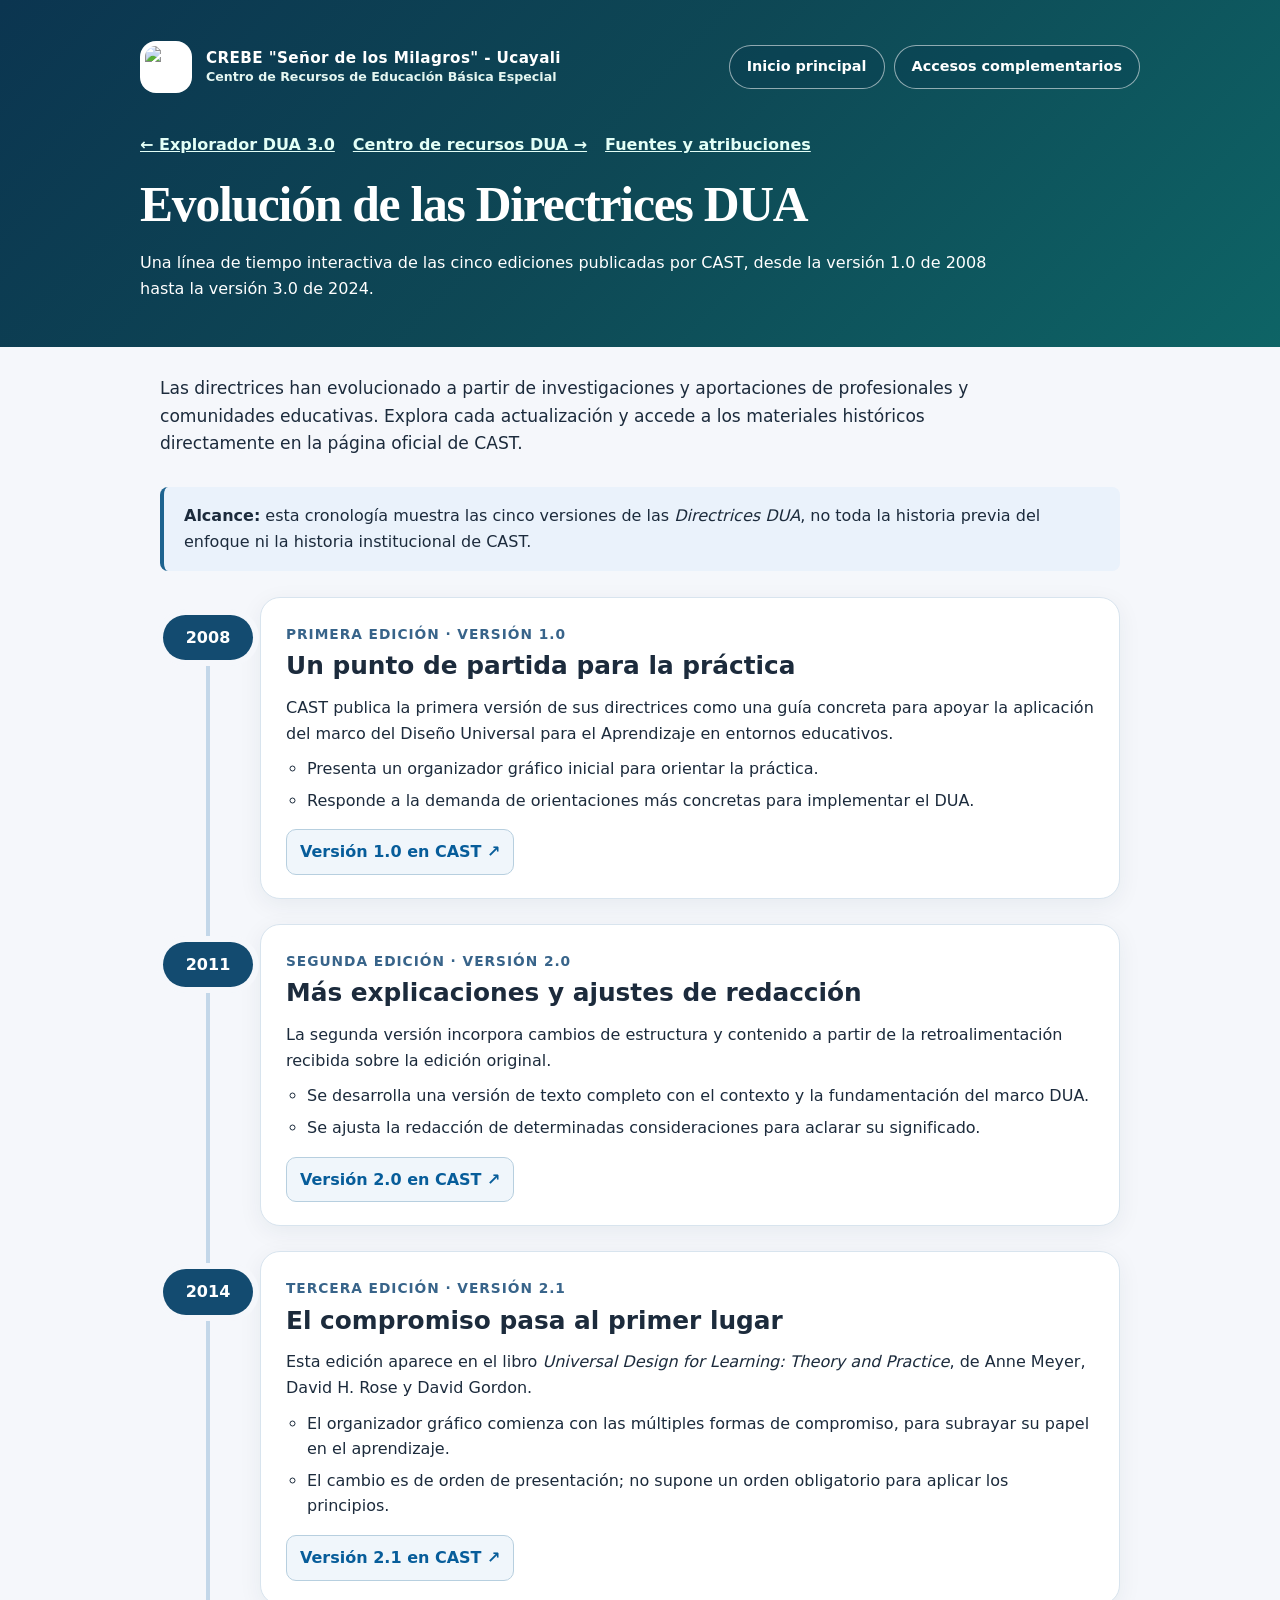
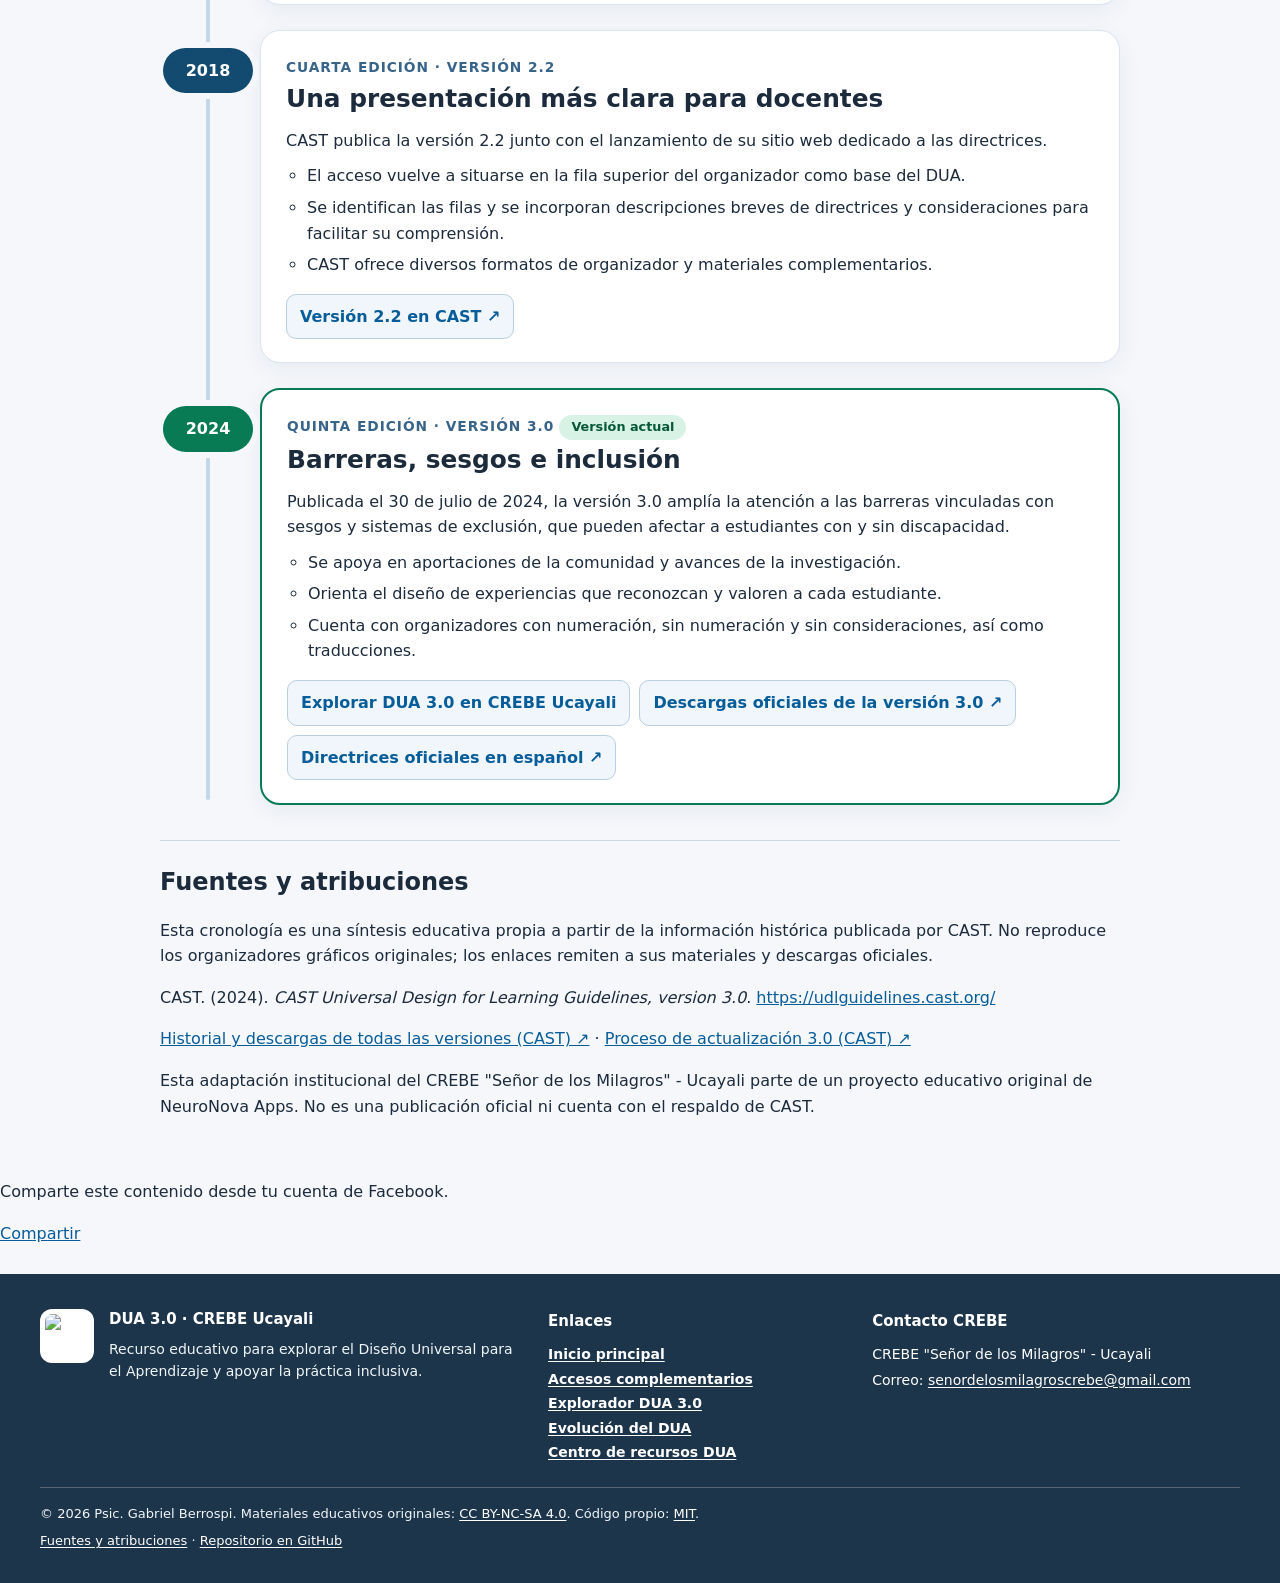
==== evolucion.html @ 969330db "fix: unificar etiqueta Compartir en DUA" ====
<!doctype html>
<html lang="es">
<head>
<meta charset="utf-8">
<meta http-equiv="Content-Security-Policy" content="default-src 'self'; base-uri 'self'; object-src 'none'; script-src 'self'; style-src 'self'; img-src 'self' data:; font-src 'self'; connect-src 'self' https://dteimbhwtzghhsijeeld.supabase.co; media-src 'self'; frame-src 'none'; form-action 'self'; manifest-src 'self'; worker-src 'self'; upgrade-insecure-requests">
<meta name="viewport" content="width=device-width, initial-scale=1">
<meta name="description" content="Línea de tiempo de las cinco versiones de las Directrices DUA publicadas por CAST entre 2008 y 2024.">
<link rel="canonical" href="https://crebeucayali.github.io/DUA-3.0/evolucion.html">
<meta property="og:type" content="website">
<meta property="og:locale" content="es_PE">
<meta property="og:site_name" content="CREBE Señor de los Milagros - Ucayali">
<meta property="og:title" content="Evolución del DUA | CREBE Ucayali">
<meta property="og:description" content="Consulta la evolución de las cinco versiones de las directrices del Diseño Universal para el Aprendizaje, de 2008 a 2024.">
<meta property="og:url" content="https://crebeucayali.github.io/DUA-3.0/evolucion.html">
<meta property="og:image" content="https://crebeucayali.github.io/logo-crebe.webp">
<meta property="og:image:alt" content="Logotipo institucional del CREBE Señor de los Milagros">
<title>Evolución del DUA · Línea de tiempo | CREBE Ucayali</title>
<link rel="stylesheet" href="./evolucion.css?v=1">
<link rel="stylesheet" href="./identidad-crebe.css?v=2">
<link rel="stylesheet" href="https://crebeucayali.github.io/accesos-complementarios/accesibilidad/accesibilidad.css?v=10">
<link rel="stylesheet" href="https://crebeucayali.github.io/DUA-3.0/compartir-facebook.css?v=1">
</head>
<body>
<a class="skip" href="#contenido">Saltar al contenido</a>
<header>
<div class="crebe-identity"><a class="crebe-identity-mark" href="https://crebeucayali.github.io/" aria-label="Ir al portal del CREBE Señor de los Milagros, Ucayali"><img class="crebe-identity-logo" src="https://crebeucayali.github.io/logo-crebe.webp" alt="Logo del CREBE Señor de los Milagros"><span class="crebe-identity-name"><strong>CREBE "Señor de los Milagros" - Ucayali</strong><small>Centro de Recursos de Educación Básica Especial</small></span></a><div class="crebe-identity-links"><a href="https://crebeucayali.github.io/">Inicio principal</a><a href="https://crebeucayali.github.io/accesos-complementarios/">Accesos complementarios</a></div></div><nav aria-label="Navegación principal"><a href="./index.html">← Explorador DUA 3.0</a><a href="./recursos.html">Centro de recursos DUA →</a><a href="#fuentes">Fuentes y atribuciones</a></nav>
<h1>Evolución de las Directrices DUA</h1>
<p>Una línea de tiempo interactiva de las cinco ediciones publicadas por CAST, desde la versión 1.0 de 2008 hasta la versión 3.0 de 2024.</p>
</header>
<main id="contenido">
<p class="lead">Las directrices han evolucionado a partir de investigaciones y aportaciones de profesionales y comunidades educativas. Explora cada actualización y accede a los materiales históricos directamente en la página oficial de CAST.</p>
<div class="note"><strong>Alcance:</strong> esta cronología muestra las cinco versiones de las <em>Directrices DUA</em>, no toda la historia previa del enfoque ni la historia institucional de CAST.</div>
<ol class="versions" aria-label="Cronología de las directrices DUA">
<li class="version" id="v1-0"><span class="badge">2008</span><article class="card"><span class="version-id">Primera edición · Versión 1.0</span><h2>Un punto de partida para la práctica</h2><p>CAST publica la primera versión de sus directrices como una guía concreta para apoyar la aplicación del marco del Diseño Universal para el Aprendizaje en entornos educativos.</p><ul><li>Presenta un organizador gráfico inicial para orientar la práctica.</li><li>Responde a la demanda de orientaciones más concretas para implementar el DUA.</li></ul><div class="actions"><a href="https://udlguidelines.cast.org/more/downloads/#v1-0" target="_blank" rel="noopener noreferrer">Versión 1.0 en CAST ↗</a></div></article></li>
<li class="version" id="v2-0"><span class="badge">2011</span><article class="card"><span class="version-id">Segunda edición · Versión 2.0</span><h2>Más explicaciones y ajustes de redacción</h2><p>La segunda versión incorpora cambios de estructura y contenido a partir de la retroalimentación recibida sobre la edición original.</p><ul><li>Se desarrolla una versión de texto completo con el contexto y la fundamentación del marco DUA.</li><li>Se ajusta la redacción de determinadas consideraciones para aclarar su significado.</li></ul><div class="actions"><a href="https://udlguidelines.cast.org/more/downloads/#v2-0" target="_blank" rel="noopener noreferrer">Versión 2.0 en CAST ↗</a></div></article></li>
<li class="version" id="v2-1"><span class="badge">2014</span><article class="card"><span class="version-id">Tercera edición · Versión 2.1</span><h2>El compromiso pasa al primer lugar</h2><p>Esta edición aparece en el libro <em>Universal Design for Learning: Theory and Practice</em>, de Anne Meyer, David H. Rose y David Gordon.</p><ul><li>El organizador gráfico comienza con las múltiples formas de compromiso, para subrayar su papel en el aprendizaje.</li><li>El cambio es de orden de presentación; no supone un orden obligatorio para aplicar los principios.</li></ul><div class="actions"><a href="https://udlguidelines.cast.org/more/downloads/#v2-1" target="_blank" rel="noopener noreferrer">Versión 2.1 en CAST ↗</a></div></article></li>
<li class="version" id="v2-2"><span class="badge">2018</span><article class="card"><span class="version-id">Cuarta edición · Versión 2.2</span><h2>Una presentación más clara para docentes</h2><p>CAST publica la versión 2.2 junto con el lanzamiento de su sitio web dedicado a las directrices.</p><ul><li>El acceso vuelve a situarse en la fila superior del organizador como base del DUA.</li><li>Se identifican las filas y se incorporan descripciones breves de directrices y consideraciones para facilitar su comprensión.</li><li>CAST ofrece diversos formatos de organizador y materiales complementarios.</li></ul><div class="actions"><a href="https://udlguidelines.cast.org/more/downloads/#v2-2" target="_blank" rel="noopener noreferrer">Versión 2.2 en CAST ↗</a></div></article></li>
<li class="version latest" id="v3-0"><span class="badge">2024</span><article class="card"><span class="version-id">Quinta edición · Versión 3.0</span> <span class="pill">Versión actual</span><h2>Barreras, sesgos e inclusión</h2><p>Publicada el 30 de julio de 2024, la versión 3.0 amplía la atención a las barreras vinculadas con sesgos y sistemas de exclusión, que pueden afectar a estudiantes con y sin discapacidad.</p><ul><li>Se apoya en aportaciones de la comunidad y avances de la investigación.</li><li>Orienta el diseño de experiencias que reconozcan y valoren a cada estudiante.</li><li>Cuenta con organizadores con numeración, sin numeración y sin consideraciones, así como traducciones.</li></ul><div class="actions"><a href="./index.html">Explorar DUA 3.0 en CREBE Ucayali</a><a href="https://udlguidelines.cast.org/more/downloads/#v3-0" target="_blank" rel="noopener noreferrer">Descargas oficiales de la versión 3.0 ↗</a><a href="https://udlguidelines.cast.org/es/" target="_blank" rel="noopener noreferrer">Directrices oficiales en español ↗</a></div></article></li>
</ol>
<section class="source" id="fuentes"><h2>Fuentes y atribuciones</h2><p>Esta cronología es una síntesis educativa propia a partir de la información histórica publicada por CAST. No reproduce los organizadores gráficos originales; los enlaces remiten a sus materiales y descargas oficiales.</p><p>CAST. (2024). <em>CAST Universal Design for Learning Guidelines, version 3.0</em>. <a href="https://udlguidelines.cast.org/">https://udlguidelines.cast.org/</a></p><p><a href="https://udlguidelines.cast.org/more/downloads/" target="_blank" rel="noopener noreferrer">Historial y descargas de todas las versiones (CAST) ↗</a> · <a href="https://udlguidelines.cast.org/more/about-guidelines-3-0/" target="_blank" rel="noopener noreferrer">Proceso de actualización 3.0 (CAST) ↗</a></p><p>Esta adaptación institucional del CREBE "Señor de los Milagros" - Ucayali parte de un proyecto educativo original de NeuroNova Apps. No es una publicación oficial ni cuenta con el respaldo de CAST.</p></section>
</main>
<section class="compartir-eva" aria-label="Compartir esta página">
<p>Comparte este contenido desde tu cuenta de Facebook.</p>
<a class="compartir-facebook" data-compartir-facebook href="https://www.facebook.com/sharer/sharer.php?u=https%3A%2F%2Fcrebeucayali.github.io%2FDUA-3.0%2Fevolucion.html" target="_blank" rel="noopener noreferrer">Compartir</a>
</section>
<footer class="crebe-footer" aria-label="Pie de página institucional"><div class="crebe-footer-inner">
<div class="crebe-footer-identity"><img class="crebe-footer-logo" src="https://crebeucayali.github.io/logo-crebe.webp" alt="Logo del CREBE Señor de los Milagros"><div><strong>DUA 3.0 · CREBE Ucayali</strong><p>Recurso educativo para explorar el Diseño Universal para el Aprendizaje y apoyar la práctica inclusiva.</p></div></div>
<div><span class="crebe-footer-heading">Enlaces</span><nav class="crebe-footer-links" aria-label="Enlaces institucionales y DUA"><a href="https://crebeucayali.github.io/">Inicio principal</a><a href="https://crebeucayali.github.io/accesos-complementarios/">Accesos complementarios</a><a href="./index.html">Explorador DUA 3.0</a><a href="./evolucion.html">Evolución del DUA</a><a href="./recursos.html">Centro de recursos DUA</a></nav></div>
<div class="crebe-footer-contact"><span class="crebe-footer-heading">Contacto CREBE</span><p>CREBE "Señor de los Milagros" - Ucayali</p><p>Correo: <a href="mailto:senordelosmilagroscrebe@gmail.com">senordelosmilagroscrebe@gmail.com</a></p></div>
<div class="crebe-footer-bottom"><p>© 2026 Psic. Gabriel Berrospi. Materiales educativos originales: <a href="https://github.com/crebeucayali/DUA-3.0/blob/main/CONTENT-LICENSE.md">CC BY-NC-SA 4.0</a>. Código propio: <a href="https://github.com/crebeucayali/DUA-3.0/blob/main/LICENSE">MIT</a>.</p><p><a href="https://github.com/crebeucayali/DUA-3.0/blob/main/ATTRIBUTION.md">Fuentes y atribuciones</a> · <a href="https://github.com/crebeucayali/DUA-3.0">Repositorio en GitHub</a></p></div>
</div></footer>
<script src="https://crebeucayali.github.io/accesos-complementarios/accesibilidad/accesibilidad.js?v=10" defer></script>
  <script src="https://crebeucayali.github.io/accesos-complementarios/estadisticas/visitas-eva.js?v=2" data-eva-modulo="dua_3" defer></script>
<script src="https://crebeucayali.github.io/DUA-3.0/compartir-facebook.js?v=9" defer></script>
</body></html>
---- evolucion.css ----
:root{font-family:system-ui,-apple-system,"Segoe UI",sans-serif;color:#1c2b3c;background:#f5f7fb;line-height:1.6;scroll-behavior:smooth}*{box-sizing:border-box}
body{margin:0}a{color:#075d9a}a:focus-visible,summary:focus-visible{outline:3px solid #d78915;outline-offset:4px}
.skip{position:absolute;left:12px;top:-100px;background:white;padding:12px;z-index:5}.skip:focus{top:5px}
header{background:#122c46;color:white;padding:30px max(20px,calc((100vw - 1000px)/2))}header a{color:#c5ebff}header h1{font-size:clamp(1.9rem,4vw,3.1rem);line-height:1.18;margin:16px 0 12px}header p{max-width:850px}
nav{display:flex;gap:18px;flex-wrap:wrap;font-weight:650}
main,.foot-inner{max-width:1000px;margin:auto;padding:28px 20px}
.lead{max-width:810px;font-size:1.07rem;margin:0 0 30px}.versions{position:relative;margin:0;padding:0;list-style:none}.versions::before{content:"";position:absolute;top:25px;bottom:30px;left:46px;width:4px;background:#c3d7e9;border-radius:5px}
.version{position:relative;padding:0 0 25px 100px}.badge{position:absolute;top:18px;left:3px;width:90px;padding:10px 0;border-radius:40px;background:#134b70;color:white;text-align:center;font-weight:800;box-shadow:0 0 0 6px #f5f7fb}
.card{background:white;border:1px solid #d8e4ee;border-radius:20px;padding:23px 25px;box-shadow:0 6px 23px #132d4710;transition:box-shadow .22s ease,transform .22s ease}
.card:hover{transform:translateY(-2px);box-shadow:0 12px 32px #132d4725}.card h2{margin:0 0 8px;font-size:1.55rem}.card .version-id{font-weight:800;color:#38648a;font-size:.86rem;text-transform:uppercase;letter-spacing:.07em}.card p{margin:9px 0}
.card ul{padding-left:21px;margin:10px 0}.card li{margin:6px 0}
.latest .card{border:2px solid #087b55}.latest .badge{background:#087b55}.pill{display:inline-block;background:#d8f3e6;color:#075739;border-radius:30px;padding:2px 12px;font-size:.8rem;font-weight:800}
.actions{display:flex;flex-wrap:wrap;gap:9px;margin-top:16px}.actions a{display:inline-block;padding:9px 13px;border:1px solid #b7cfdf;background:#f0f6fb;border-radius:10px;font-weight:650;text-decoration:none}.actions a:hover{background:#e2eff9;text-decoration:underline}
.note{background:#eaf2fb;border-left:4px solid #1d638f;padding:16px 20px;border-radius:8px;margin:12px 0 26px}
.source{border-top:1px solid #cbd8e4;padding-top:22px;margin-top:10px}.source h2{margin:0 0 8px}
footer{background:#e6edf5;font-size:.9rem}footer p{margin:6px 0}
@media(max-width:620px){.versions::before{left:22px}.badge{left:0;width:49px;top:16px;font-size:.78rem}.version{padding-left:61px}.card{padding:18px 15px}.card h2{font-size:1.3rem}.actions{display:grid}.actions a{width:100%}}
@media(prefers-reduced-motion:reduce){*,*::before,*::after{scroll-behavior:auto!important;transition:none!important}}
---- identidad-crebe.css ----
/* Identidad visual institucional CREBE Ucayali.
   Alcance: cabeceras, navegacion y pie; no modifica el tablero DUA ni sus interacciones. */
:root{--crebe-navy:#0b3550;--crebe-teal:#0f766e;--crebe-ink:#122c46}
.hero,body>header{
  background-color:var(--crebe-navy);
  background-image:linear-gradient(135deg,rgba(11,53,80,.78) 0%,rgba(15,79,87,.72) 48%,rgba(15,118,110,.72) 100%),url("https://crebeucayali.github.io/patron-shipibo.webp");
  background-position:center,center;
  background-size:cover,320px auto;
  background-repeat:no-repeat,repeat;
  color:#fff;
}
.crebe-identity{
  display:flex;align-items:center;justify-content:space-between;flex-wrap:wrap;
  gap:14px 22px;margin:0 0 28px;position:relative;
}
.crebe-identity-mark{display:flex;align-items:center;gap:14px;min-width:0;flex:1 1 350px;text-decoration:none;color:#fff!important}
.crebe-identity-logo{display:block;width:52px;height:52px;flex:0 0 52px;object-fit:contain;padding:5px;border-radius:16px;background:#fff}
.crebe-identity-name{display:flex;min-width:0;flex-direction:column;line-height:1.3}
.crebe-identity-name strong{font-size:.95rem;font-weight:800;letter-spacing:.025em;color:#fff}
.crebe-identity-name small{font-size:.79rem;font-weight:600;color:#e4f6f1}
.crebe-identity-links{display:flex;gap:9px;align-items:center;flex-wrap:wrap}
.crebe-identity-links a{display:inline-block;padding:9px 17px;border:1px solid rgba(255,255,255,.55);border-radius:999px;color:#fff!important;text-decoration:none;font-size:.9rem;font-weight:750;background:rgba(8,47,73,.22)}
.crebe-identity-links a:hover,.crebe-identity-links a:focus-visible{background:rgba(255,255,255,.17);text-decoration:underline}
.hero .brand,.crebe-section-label{color:#e2fff5;font-size:.78rem;font-weight:800;letter-spacing:.18em;text-transform:uppercase}
.hero h1,body>header h1{font-family:Georgia,"Times New Roman",serif;letter-spacing:-.025em;text-wrap:balance}
.hero p,body>header>p{color:#fff}
body>nav[aria-label="Navegación del sitio"]{background:#e8f2f1!important;border-bottom:1px solid #cfe4df;gap:15px!important}
body>nav[aria-label="Navegación del sitio"] a{color:#0b3550;font-weight:750}
body>header nav[aria-label="Navegación principal"]{margin-bottom:18px}
body>header nav[aria-label="Navegación principal"] a{color:#e3fff7}
footer{background:linear-gradient(135deg,#082f49 0%,#0b4f4a 58%,#0f766e 100%);color:#fff}
footer a{color:#d6fff7}
footer a:hover,footer a:focus-visible{color:#fff}
@media(max-width:600px){
 .crebe-identity{margin-bottom:22px}
 .crebe-identity-logo{width:46px;height:46px;flex-basis:46px}
 .crebe-identity-name strong{font-size:.84rem}
 .crebe-identity-name small{font-size:.72rem}
 .crebe-identity-links a{padding:8px 13px}
}

/* Pie institucional de DUA 3.0: adaptación del formato EVA.
   Las reglas se limitan al footer y no afectan los recursos ni las tarjetas. */
footer.crebe-footer{margin-top:28px;background:#1d354b;color:#fff;font-size:.875rem;line-height:1.6}
.crebe-footer .crebe-footer-inner{width:min(100% - 40px,1200px);margin:auto;padding:35px 0 25px;display:grid;grid-template-columns:minmax(0,1.3fr) minmax(150px,.8fr) minmax(210px,1fr);gap:23px 30px;align-items:start}
.crebe-footer .crebe-footer-identity{display:flex;align-items:flex-start;gap:15px}
.crebe-footer .crebe-footer-logo{width:54px;height:54px;flex:0 0 54px;display:block;object-fit:contain;background:#fff;border-radius:12px;padding:5px}
.crebe-footer .crebe-footer-identity strong{display:block;color:#fff;font-size:.9375rem;line-height:1.35}
.crebe-footer .crebe-footer-identity p{margin:8px 0 0;color:#eff6f8;font-size:.875rem}
.crebe-footer .crebe-footer-heading{display:block;font-size:.9375rem;font-weight:750;margin:0 0 10px;color:#fff}
.crebe-footer .crebe-footer-links{display:flex;flex-direction:column;align-items:flex-start;gap:2px}
.crebe-footer .crebe-footer-links a,.crebe-footer .crebe-footer-contact a{color:#fff;font-size:.875rem;text-decoration:underline;text-underline-offset:2px}
.crebe-footer .crebe-footer-bottom a{color:#fff;font-size:.8125rem;text-decoration:underline;text-underline-offset:2px}
.crebe-footer .crebe-footer-links a:hover,.crebe-footer .crebe-footer-contact a:hover,.crebe-footer .crebe-footer-bottom a:hover{text-decoration-thickness:2px}
.crebe-footer .crebe-footer-contact p{margin:0 0 3px;color:#fff;font-size:.875rem;overflow-wrap:anywhere}
.crebe-footer .crebe-footer-bottom{grid-column:1/-1;border-top:1px solid rgba(255,255,255,.25);padding-top:16px;margin-top:1px}
.crebe-footer .crebe-footer-bottom p{margin:0 0 6px;color:#f1f6f9;font-size:.8125rem;overflow-wrap:anywhere}
.crebe-footer .footer-legal-eva a{font-size:.8125rem}
@media(max-width:1050px){
 .crebe-footer .crebe-footer-inner{grid-template-columns:1fr;gap:23px;padding-top:32px}
 .crebe-footer .crebe-footer-bottom{grid-column:1}
}
@media(max-width:500px){
 .crebe-footer .crebe-footer-inner{width:calc(100% - 30px);gap:20px}
 .crebe-footer .crebe-footer-logo{width:47px;height:47px;flex-basis:47px}
 .crebe-footer .crebe-footer-identity{gap:12px}
}

/* Ajuste compartido de altura de la franja superior EVA */
@media (min-width:601px){
  .crebe-identity{
    min-height:74px;
    padding-top:6px;
    padding-bottom:6px;
  }
}
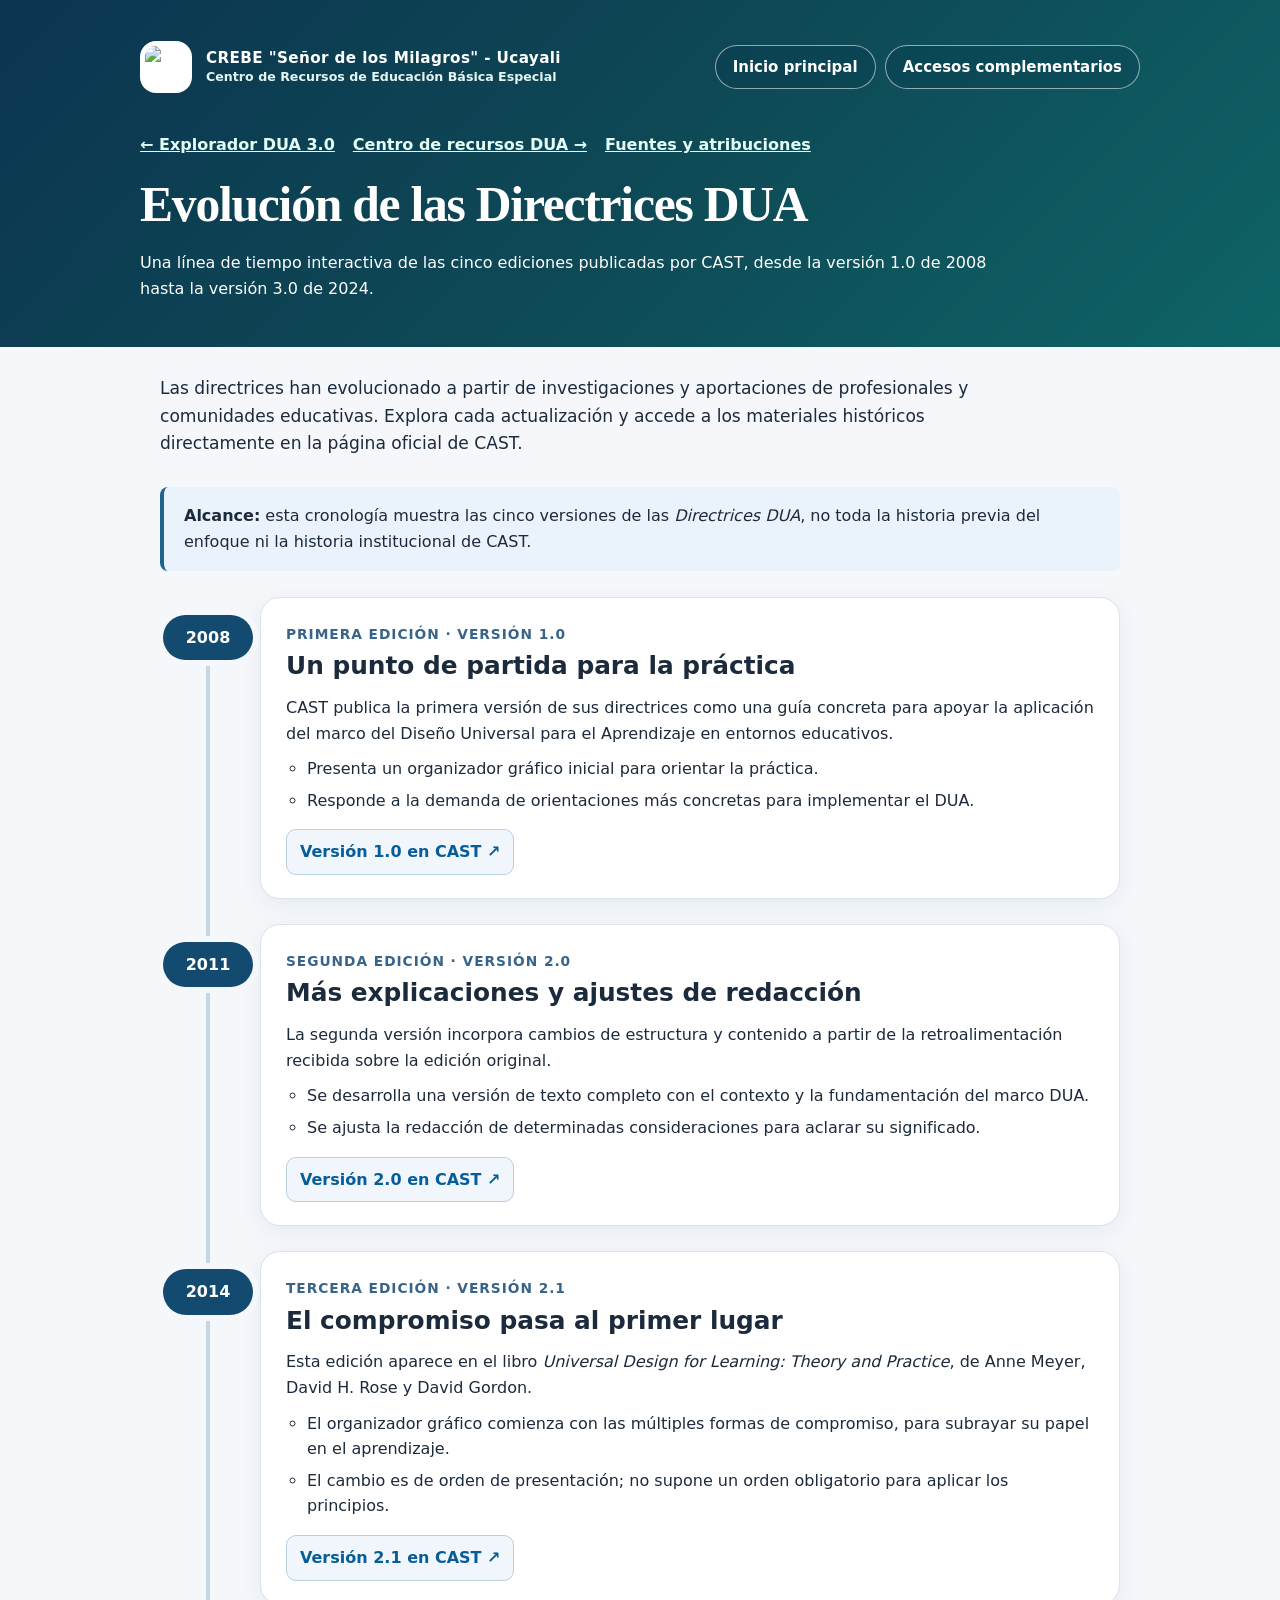
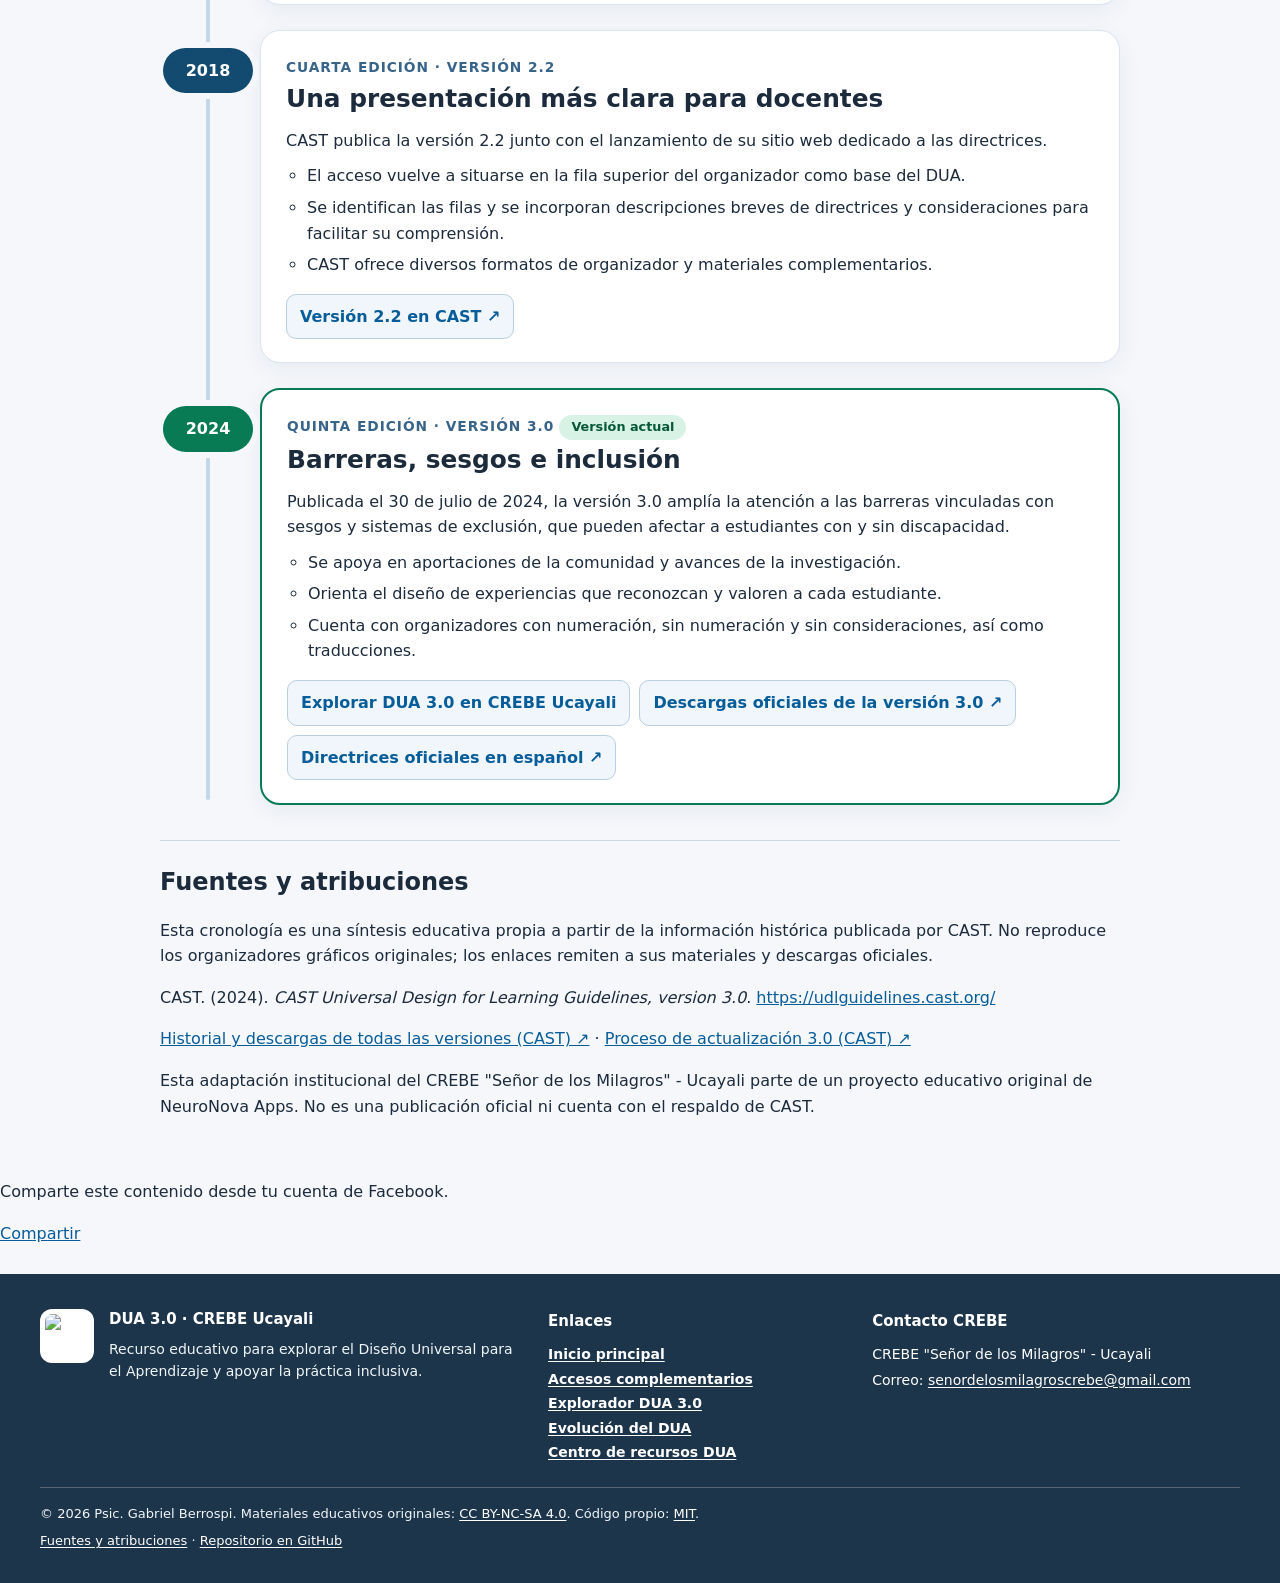
==== commit c204c5be: "Unificar favicon EVA sin fondo blanco" ====
--- a/evolucion.html
+++ b/evolucion.html
@@ -19,6 +19,7 @@
 <link rel="stylesheet" href="./identidad-crebe.css?v=2">
 <link rel="stylesheet" href="https://crebeucayali.github.io/accesos-complementarios/accesibilidad/accesibilidad.css?v=10">
 <link rel="stylesheet" href="https://crebeucayali.github.io/DUA-3.0/compartir-facebook.css?v=1">
+<link rel="icon" type="image/webp" href="https://crebeucayali.github.io/materiales-educativos-accesibles/logo-crebe.webp">
 </head>
 <body>
 <a class="skip" href="#contenido">Saltar al contenido</a>
--- a/identidad-crebe.css
+++ b/identidad-crebe.css
@@ -19,7 +19,7 @@
 .crebe-identity-name strong{font-size:.95rem;font-weight:800;letter-spacing:.025em;color:#fff}
 .crebe-identity-name small{font-size:.79rem;font-weight:600;color:#e4f6f1}
 .crebe-identity-links{display:flex;gap:9px;align-items:center;flex-wrap:wrap}
-.crebe-identity-links a{display:inline-block;padding:9px 17px;border:1px solid rgba(255,255,255,.55);border-radius:999px;color:#fff!important;text-decoration:none;font-size:.9rem;font-weight:750;background:rgba(8,47,73,.22)}
+.crebe-identity-links a{display:inline-block;padding:9px 17px;border:1px solid rgba(255,255,255,.55);border-radius:999px;color:#fff!important;text-decoration:none;font-size:0.9375rem;font-weight:600;background:rgba(8,47,73,.22)}
 .crebe-identity-links a:hover,.crebe-identity-links a:focus-visible{background:rgba(255,255,255,.17);text-decoration:underline}
 .hero .brand,.crebe-section-label{color:#e2fff5;font-size:.78rem;font-weight:800;letter-spacing:.18em;text-transform:uppercase}
 .hero h1,body>header h1{font-family:Georgia,"Times New Roman",serif;letter-spacing:-.025em;text-wrap:balance}
@@ -36,7 +36,7 @@
  .crebe-identity-logo{width:46px;height:46px;flex-basis:46px}
  .crebe-identity-name strong{font-size:.84rem}
  .crebe-identity-name small{font-size:.72rem}
- .crebe-identity-links a{padding:8px 13px}
+ .crebe-identity-links a{padding:8px 13px;font-size:0.875rem}
 }
 
 /* Pie institucional de DUA 3.0: adaptación del formato EVA.
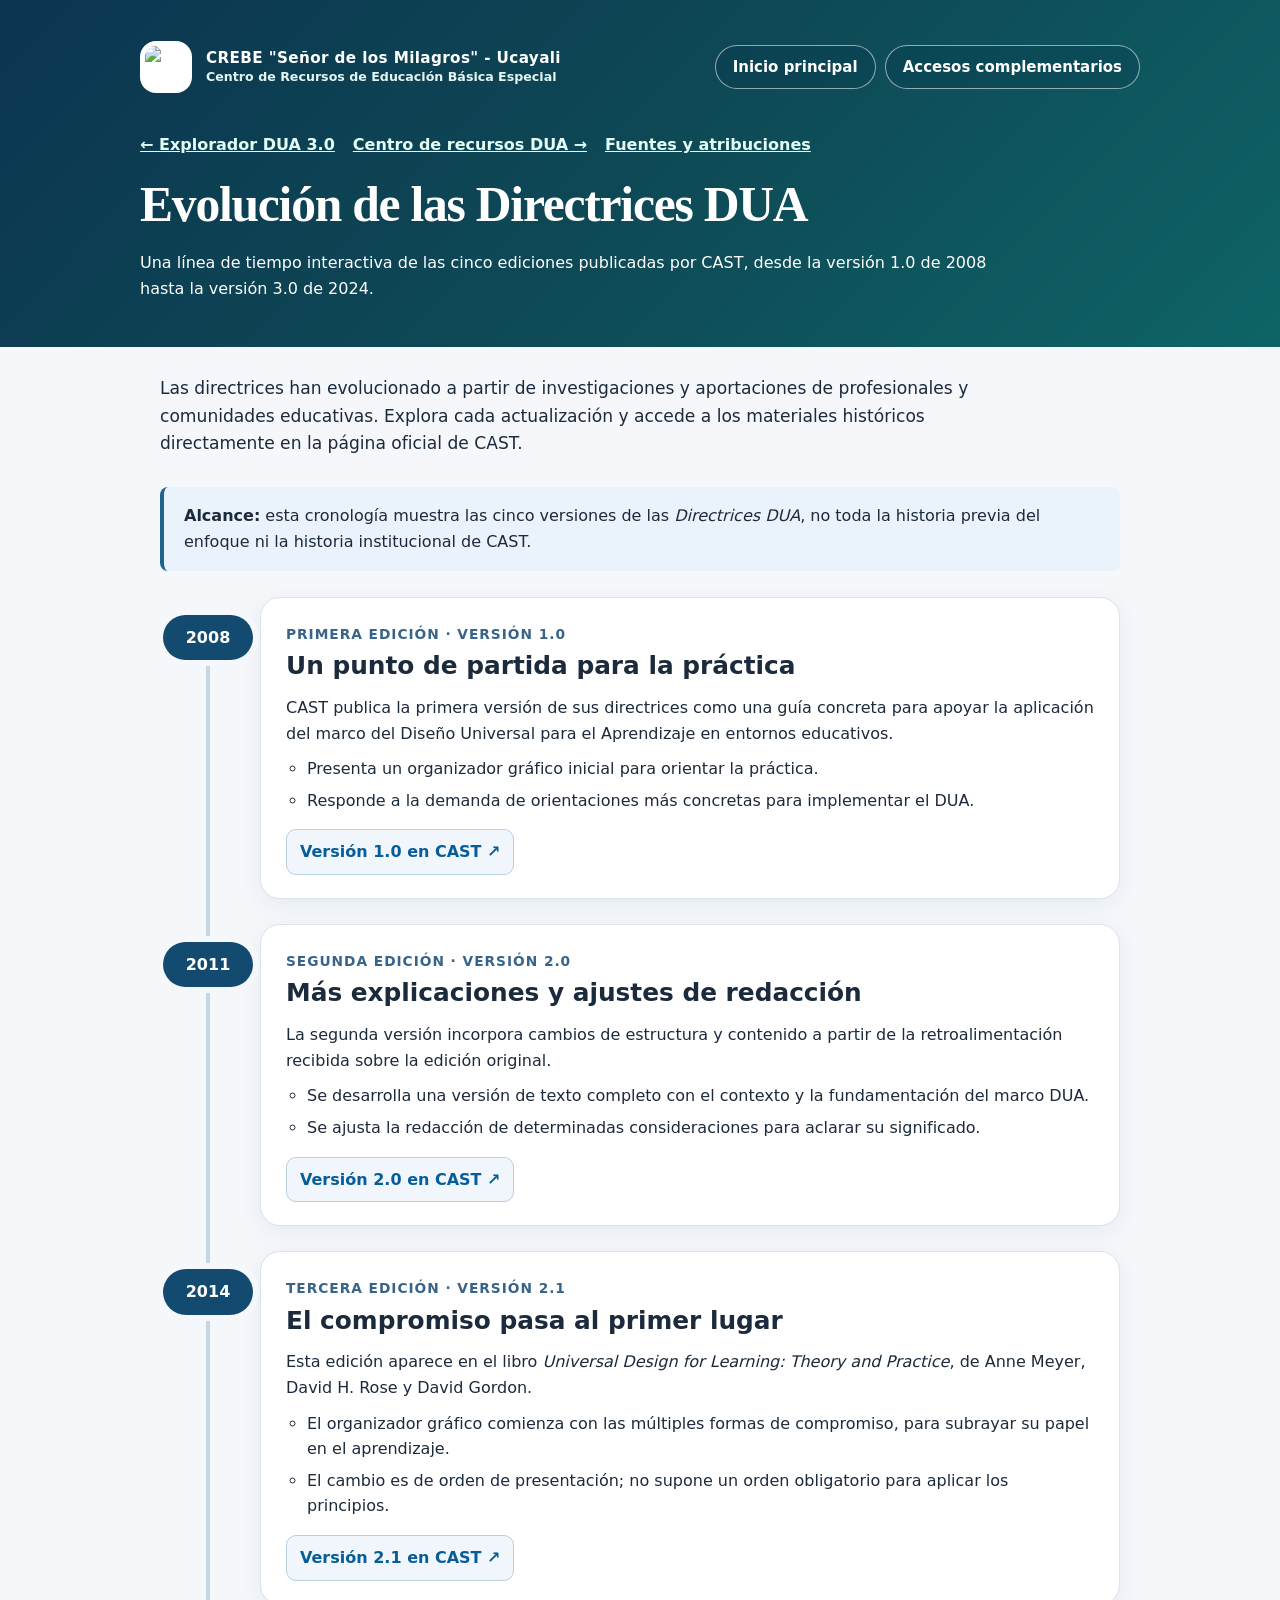
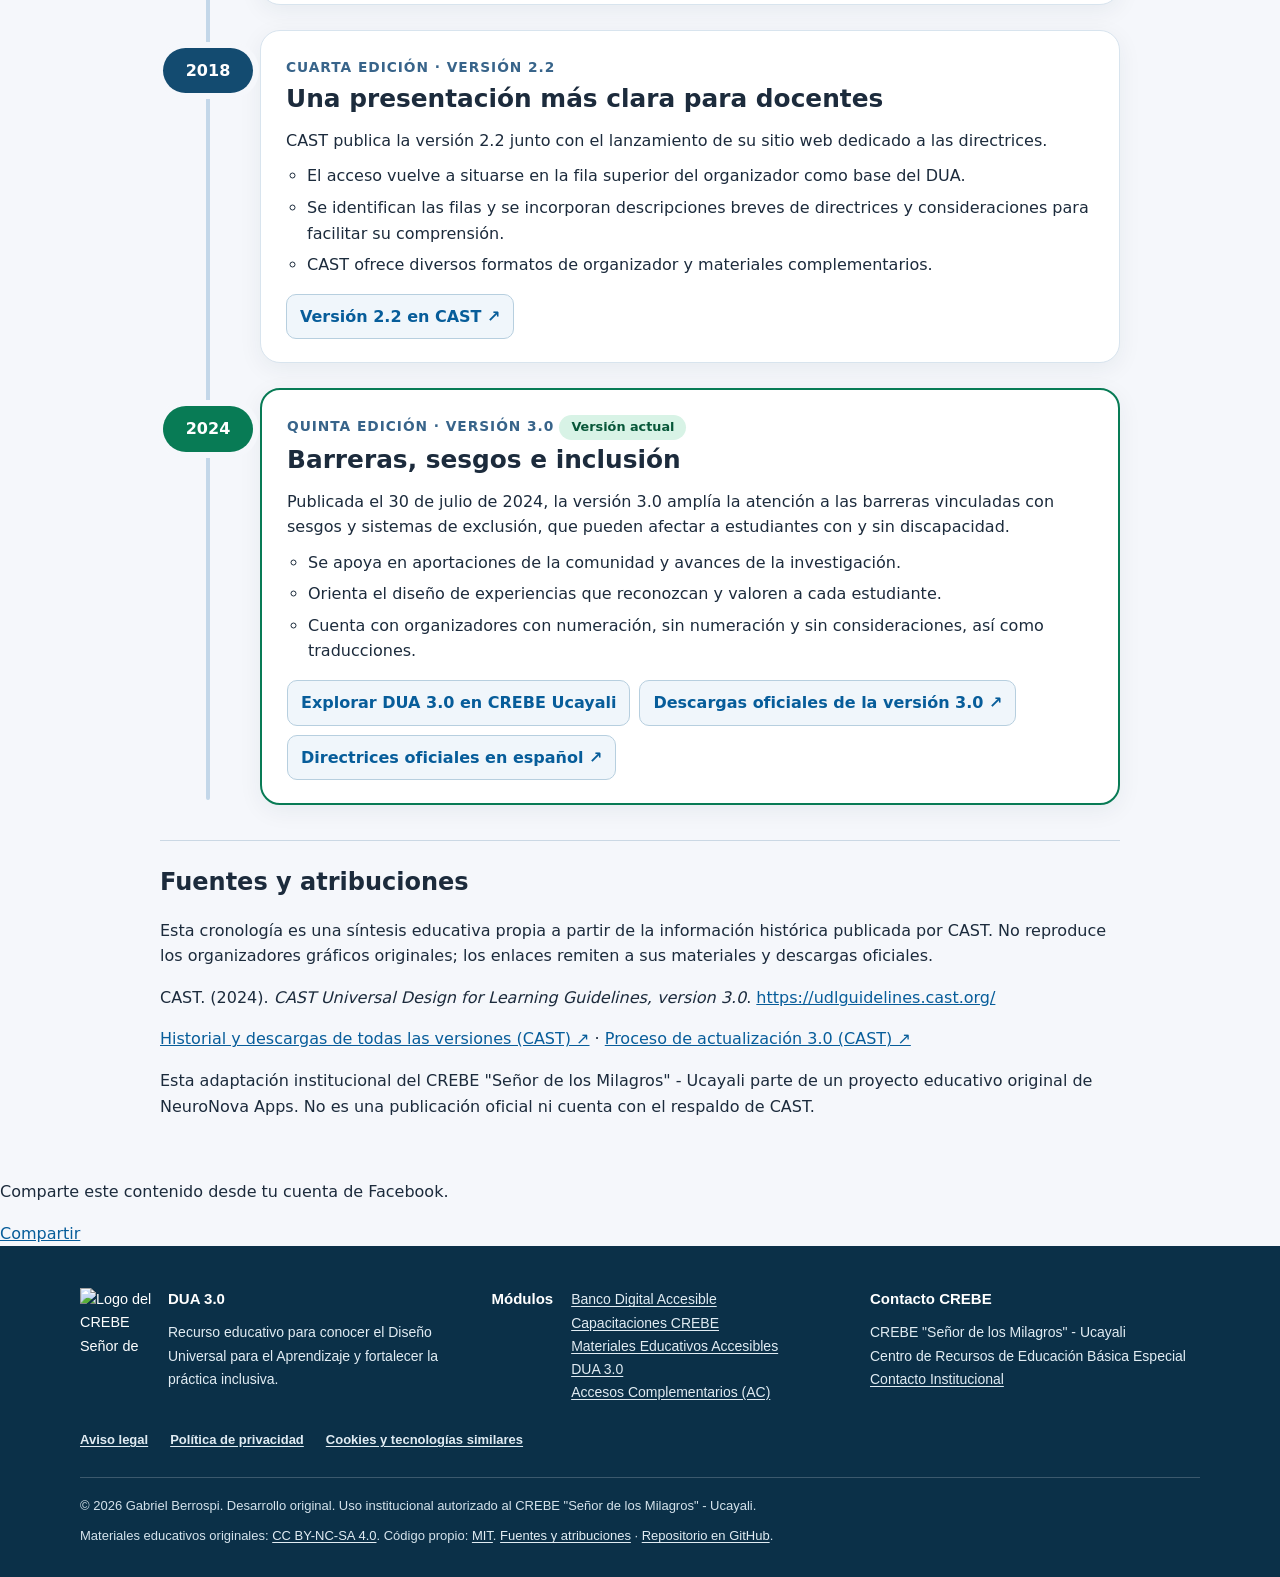
==== commit 9cfacc48: "style(dua): unificar footer institucional y conservar atribuciones en evolucion.html" ====
--- a/evolucion.html
+++ b/evolucion.html
@@ -16,10 +16,10 @@
 <meta property="og:image:alt" content="Logotipo institucional del CREBE Señor de los Milagros">
 <title>Evolución del DUA · Línea de tiempo | CREBE Ucayali</title>
 <link rel="stylesheet" href="./evolucion.css?v=1">
-<link rel="stylesheet" href="./identidad-crebe.css?v=2">
-<link rel="stylesheet" href="https://crebeucayali.github.io/accesos-complementarios/accesibilidad/accesibilidad.css?v=10">
+<link rel="stylesheet" href="./identidad-crebe.css?v=3">
+<link rel="stylesheet" href="https://crebeucayali.github.io/accesos-complementarios/accesibilidad/accesibilidad.css?v=12">
 <link rel="stylesheet" href="https://crebeucayali.github.io/DUA-3.0/compartir-facebook.css?v=1">
-<link rel="icon" type="image/webp" href="https://crebeucayali.github.io/materiales-educativos-accesibles/logo-crebe.webp">
+<link rel="icon" type="image/webp" href="https://crebeucayali.github.io/materiales-educativos-accesibles/logo-crebe.webp?v=20261105">
 </head>
 <body>
 <a class="skip" href="#contenido">Saltar al contenido</a>
@@ -44,13 +44,8 @@
 <p>Comparte este contenido desde tu cuenta de Facebook.</p>
 <a class="compartir-facebook" data-compartir-facebook href="https://www.facebook.com/sharer/sharer.php?u=https%3A%2F%2Fcrebeucayali.github.io%2FDUA-3.0%2Fevolucion.html" target="_blank" rel="noopener noreferrer">Compartir</a>
 </section>
-<footer class="crebe-footer" aria-label="Pie de página institucional"><div class="crebe-footer-inner">
-<div class="crebe-footer-identity"><img class="crebe-footer-logo" src="https://crebeucayali.github.io/logo-crebe.webp" alt="Logo del CREBE Señor de los Milagros"><div><strong>DUA 3.0 · CREBE Ucayali</strong><p>Recurso educativo para explorar el Diseño Universal para el Aprendizaje y apoyar la práctica inclusiva.</p></div></div>
-<div><span class="crebe-footer-heading">Enlaces</span><nav class="crebe-footer-links" aria-label="Enlaces institucionales y DUA"><a href="https://crebeucayali.github.io/">Inicio principal</a><a href="https://crebeucayali.github.io/accesos-complementarios/">Accesos complementarios</a><a href="./index.html">Explorador DUA 3.0</a><a href="./evolucion.html">Evolución del DUA</a><a href="./recursos.html">Centro de recursos DUA</a></nav></div>
-<div class="crebe-footer-contact"><span class="crebe-footer-heading">Contacto CREBE</span><p>CREBE "Señor de los Milagros" - Ucayali</p><p>Correo: <a href="mailto:senordelosmilagroscrebe@gmail.com">senordelosmilagroscrebe@gmail.com</a></p></div>
-<div class="crebe-footer-bottom"><p>© 2026 Psic. Gabriel Berrospi. Materiales educativos originales: <a href="https://github.com/crebeucayali/DUA-3.0/blob/main/CONTENT-LICENSE.md">CC BY-NC-SA 4.0</a>. Código propio: <a href="https://github.com/crebeucayali/DUA-3.0/blob/main/LICENSE">MIT</a>.</p><p><a href="https://github.com/crebeucayali/DUA-3.0/blob/main/ATTRIBUTION.md">Fuentes y atribuciones</a> · <a href="https://github.com/crebeucayali/DUA-3.0">Repositorio en GitHub</a></p></div>
-</div></footer>
-<script src="https://crebeucayali.github.io/accesos-complementarios/accesibilidad/accesibilidad.js?v=10" defer></script>
-  <script src="https://crebeucayali.github.io/accesos-complementarios/estadisticas/visitas-eva.js?v=2" data-eva-modulo="dua_3" defer></script>
+<footer class="footer-crebe eva-pie-unificado" aria-label="Pie de página institucional"><div class="footer-contenido footer-contenedor"><section class="footer-bloque footer-columna footer-marca" aria-label="Identidad del módulo"><img class="footer-logo" src="https://crebeucayali.github.io/banco-digital-accesible/logo-crebe.png" alt="Logo del CREBE Señor de los Milagros - Ucayali"><div><h2>DUA 3.0</h2><p>Recurso educativo para conocer el Diseño Universal para el Aprendizaje y fortalecer la práctica inclusiva.</p></div></section><nav class="footer-bloque footer-columna" aria-label="Módulos del Ecosistema Virtual Accesible"><h2>Módulos</h2><p><a href="https://crebeucayali.github.io/banco-digital-accesible/">Banco Digital Accesible</a><br><a href="https://crebeucayali.github.io/capacitaciones/">Capacitaciones CREBE</a><br><a href="https://crebeucayali.github.io/materiales-educativos-accesibles/">Materiales Educativos Accesibles</a><br><a href="https://crebeucayali.github.io/DUA-3.0/">DUA 3.0</a><br><a href="https://crebeucayali.github.io/accesos-complementarios/">Accesos Complementarios (AC)</a></p></nav><section class="footer-bloque footer-columna contacto-footer"><h2>Contacto CREBE</h2><p>CREBE "Señor de los Milagros" - Ucayali<br>Centro de Recursos de Educación Básica Especial<br><a href="https://crebeucayali.github.io/accesos-complementarios/paginas/contacto.html">Contacto Institucional</a></p></section></div><nav class="footer-legal-eva" aria-label="Enlaces legales"><a href="https://crebeucayali.github.io/accesos-complementarios/paginas/aviso-legal.html">Aviso legal</a><a href="https://crebeucayali.github.io/accesos-complementarios/paginas/politica-privacidad.html">Política de privacidad</a><a href="https://crebeucayali.github.io/accesos-complementarios/paginas/politica-cookies.html">Cookies y tecnologías similares</a></nav><div class="footer-final"><p>© 2026 Gabriel Berrospi. Desarrollo original. Uso institucional autorizado al CREBE "Señor de los Milagros" - Ucayali.</p></div><div class="eva-pie-atribuciones"><p>Materiales educativos originales: <a href="https://github.com/crebeucayali/DUA-3.0/blob/main/CONTENT-LICENSE.md">CC BY-NC-SA 4.0</a>. Código propio: <a href="https://github.com/crebeucayali/DUA-3.0/blob/main/LICENSE">MIT</a>. <a href="https://github.com/crebeucayali/DUA-3.0/blob/main/ATTRIBUTION.md">Fuentes y atribuciones</a> · <a href="https://github.com/crebeucayali/DUA-3.0">Repositorio en GitHub</a>.</p></div></footer>
+<script src="https://crebeucayali.github.io/accesos-complementarios/accesibilidad/accesibilidad.js?v=12" defer></script>
+  <script src="https://crebeucayali.github.io/accesos-complementarios/estadisticas/visitas-eva.js?v=3" data-eva-modulo="dua_3" defer></script>
 <script src="https://crebeucayali.github.io/DUA-3.0/compartir-facebook.js?v=9" defer></script>
 </body></html>
--- a/identidad-crebe.css
+++ b/identidad-crebe.css
@@ -74,3 +74,119 @@
     padding-bottom:6px;
   }
 }
+
+
+/* Pie común EVA: referencia visual BDA; limitado a portadas. */
+footer.eva-pie-unificado {
+  display:block;
+  background:#0b3048;
+  color:#fff;
+  padding:42px 20px 24px;
+  font-family:Inter,Arial,Helvetica,sans-serif;
+}
+footer.eva-pie-unificado .footer-contenido {
+  display:grid;
+  grid-template-columns:1.15fr 1.05fr 1fr;
+  align-items:start;
+  gap:32px;
+  width:100%;
+  max-width:1120px;
+  margin:0 auto;
+}
+footer.eva-pie-unificado .footer-bloque {
+  min-width:0;
+  margin:0;
+  padding:0;
+  border:0;
+  background:transparent;
+}
+footer.eva-pie-unificado .footer-marca {
+  display:flex;
+  flex-direction:row;
+  align-items:flex-start;
+  gap:16px;
+}
+footer.eva-pie-unificado .footer-logo {
+  display:block;
+  width:72px;
+  max-width:72px;
+  height:auto;
+  max-height:72px;
+  flex:0 0 72px;
+  object-fit:contain;
+  border:0;
+  background:transparent;
+}
+footer.eva-pie-unificado .footer-bloque h2 {
+  margin:0 0 12px;
+  color:#fff;
+  font-family:Inter,Arial,Helvetica,sans-serif;
+  font-size:.9375rem;
+  font-weight:750;
+  line-height:1.4;
+}
+footer.eva-pie-unificado .footer-bloque p {
+  margin:0;
+  color:#e1ecf3;
+  font-size:.875rem;
+  font-weight:400;
+  line-height:1.65;
+  text-align:left;
+}
+footer.eva-pie-unificado a {
+  color:#e1ecf3;
+  font-size:inherit;
+  text-decoration:underline;
+  text-underline-offset:2px;
+}
+footer.eva-pie-unificado a:hover {color:#fff;text-decoration-thickness:2px;}
+footer.eva-pie-unificado a:focus-visible {outline:3px solid #f0ad4e;outline-offset:3px;}
+footer.eva-pie-unificado .footer-legal-eva {
+  display:flex;
+  flex-wrap:wrap;
+  gap:12px 22px;
+  width:100%;
+  max-width:1120px;
+  margin:26px auto 0;
+  padding:0 0 26px;
+  border:0;
+  background:transparent;
+}
+footer.eva-pie-unificado .footer-legal-eva a {
+  color:#e1ecf3;
+  font-size:.8125rem;
+}
+footer.eva-pie-unificado .footer-final {
+  width:100%;
+  max-width:1120px;
+  margin:0 auto;
+  padding-top:18px;
+  border-top:1px solid rgba(255,255,255,.2);
+}
+footer.eva-pie-unificado .footer-final p {
+  margin:0;
+  color:#d4e2eb;
+  font-size:.8125rem;
+  font-weight:400;
+  line-height:1.6;
+  text-align:left;
+}
+footer.eva-pie-unificado .eva-pie-atribuciones {
+  max-width:1120px;
+  margin:10px auto 0;
+}
+footer.eva-pie-unificado .eva-pie-atribuciones p {
+  color:#d4e2eb;
+  font-size:.8125rem;
+  line-height:1.6;
+}
+@media(max-width:760px) {
+  footer.eva-pie-unificado {padding:34px 18px 24px;}
+  footer.eva-pie-unificado .footer-contenido {grid-template-columns:1fr;gap:26px;}
+  footer.eva-pie-unificado .footer-marca {flex-direction:row;align-items:flex-start;}
+  footer.eva-pie-unificado .footer-legal-eva {margin-top:26px;}
+}
+@media(max-width:380px) {
+  footer.eva-pie-unificado .footer-marca {gap:12px;}
+  footer.eva-pie-unificado .footer-logo {width:58px;max-width:58px;flex-basis:58px;}
+}
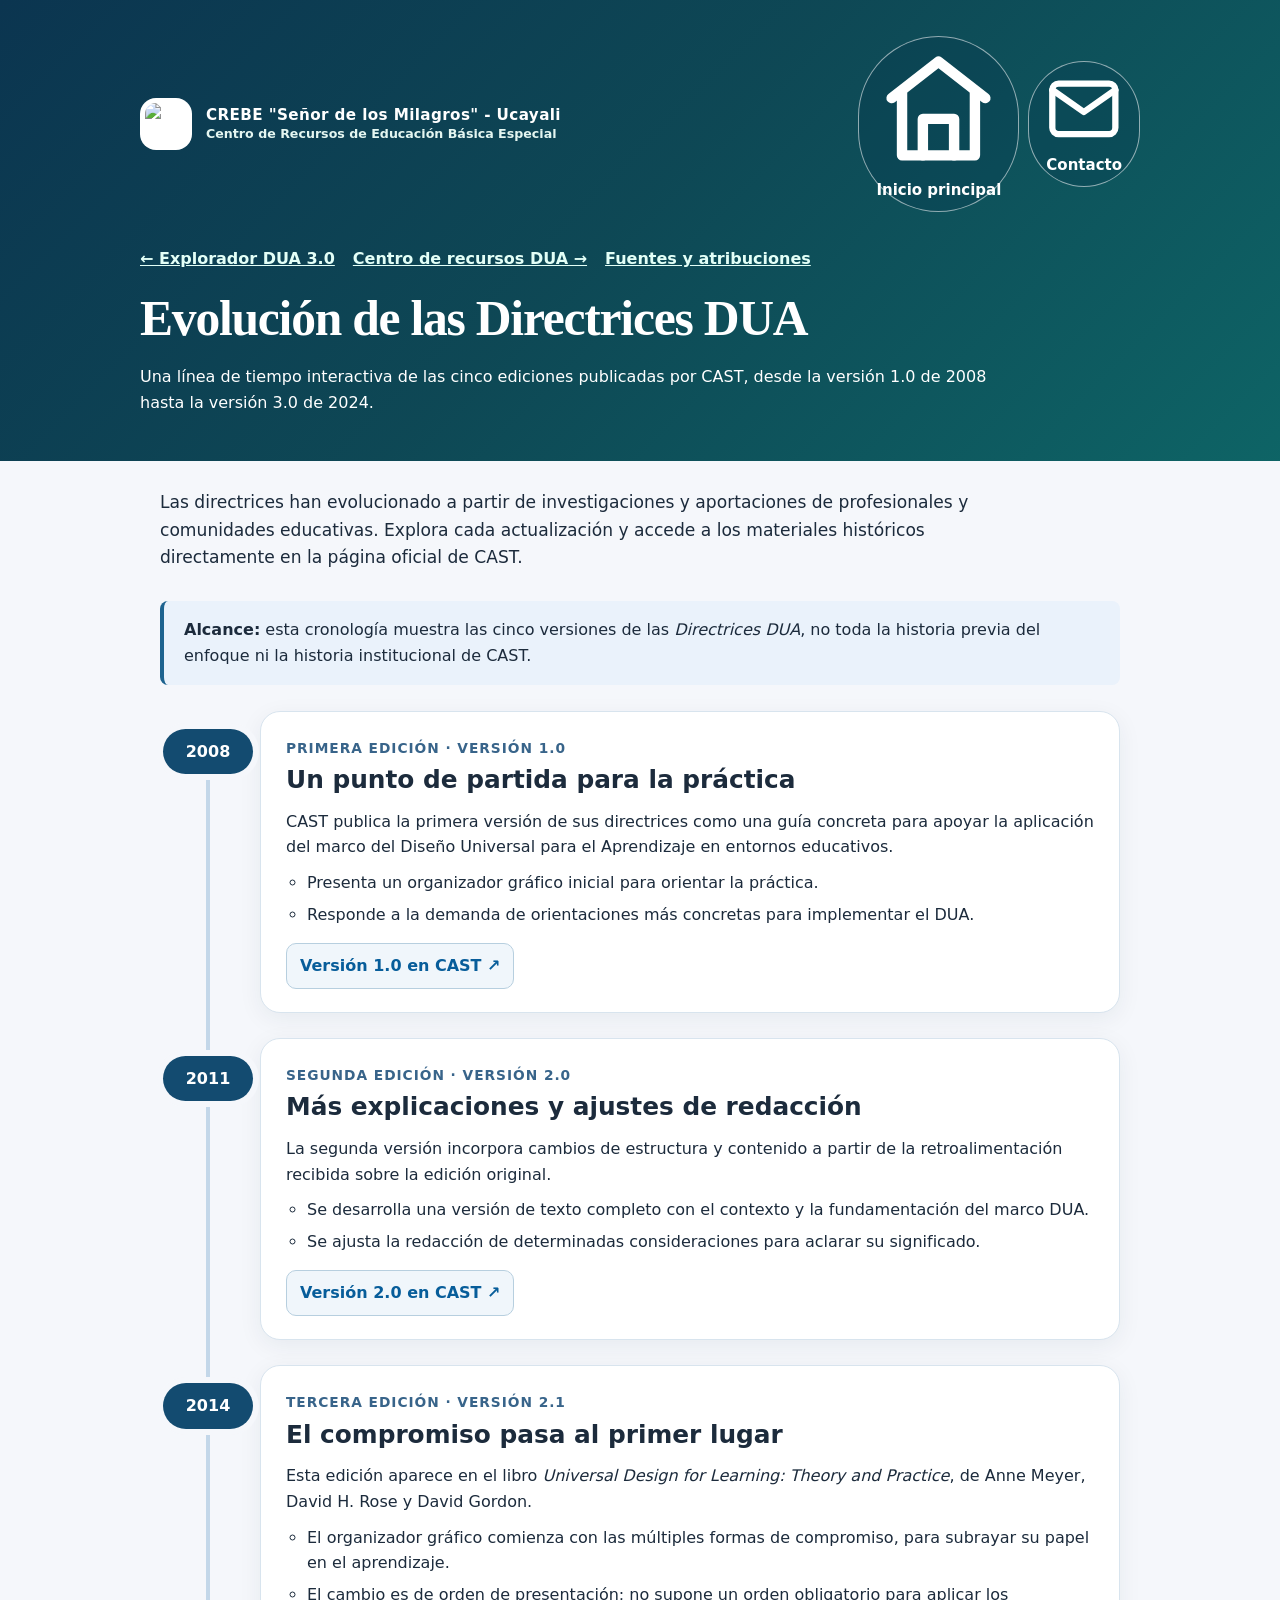
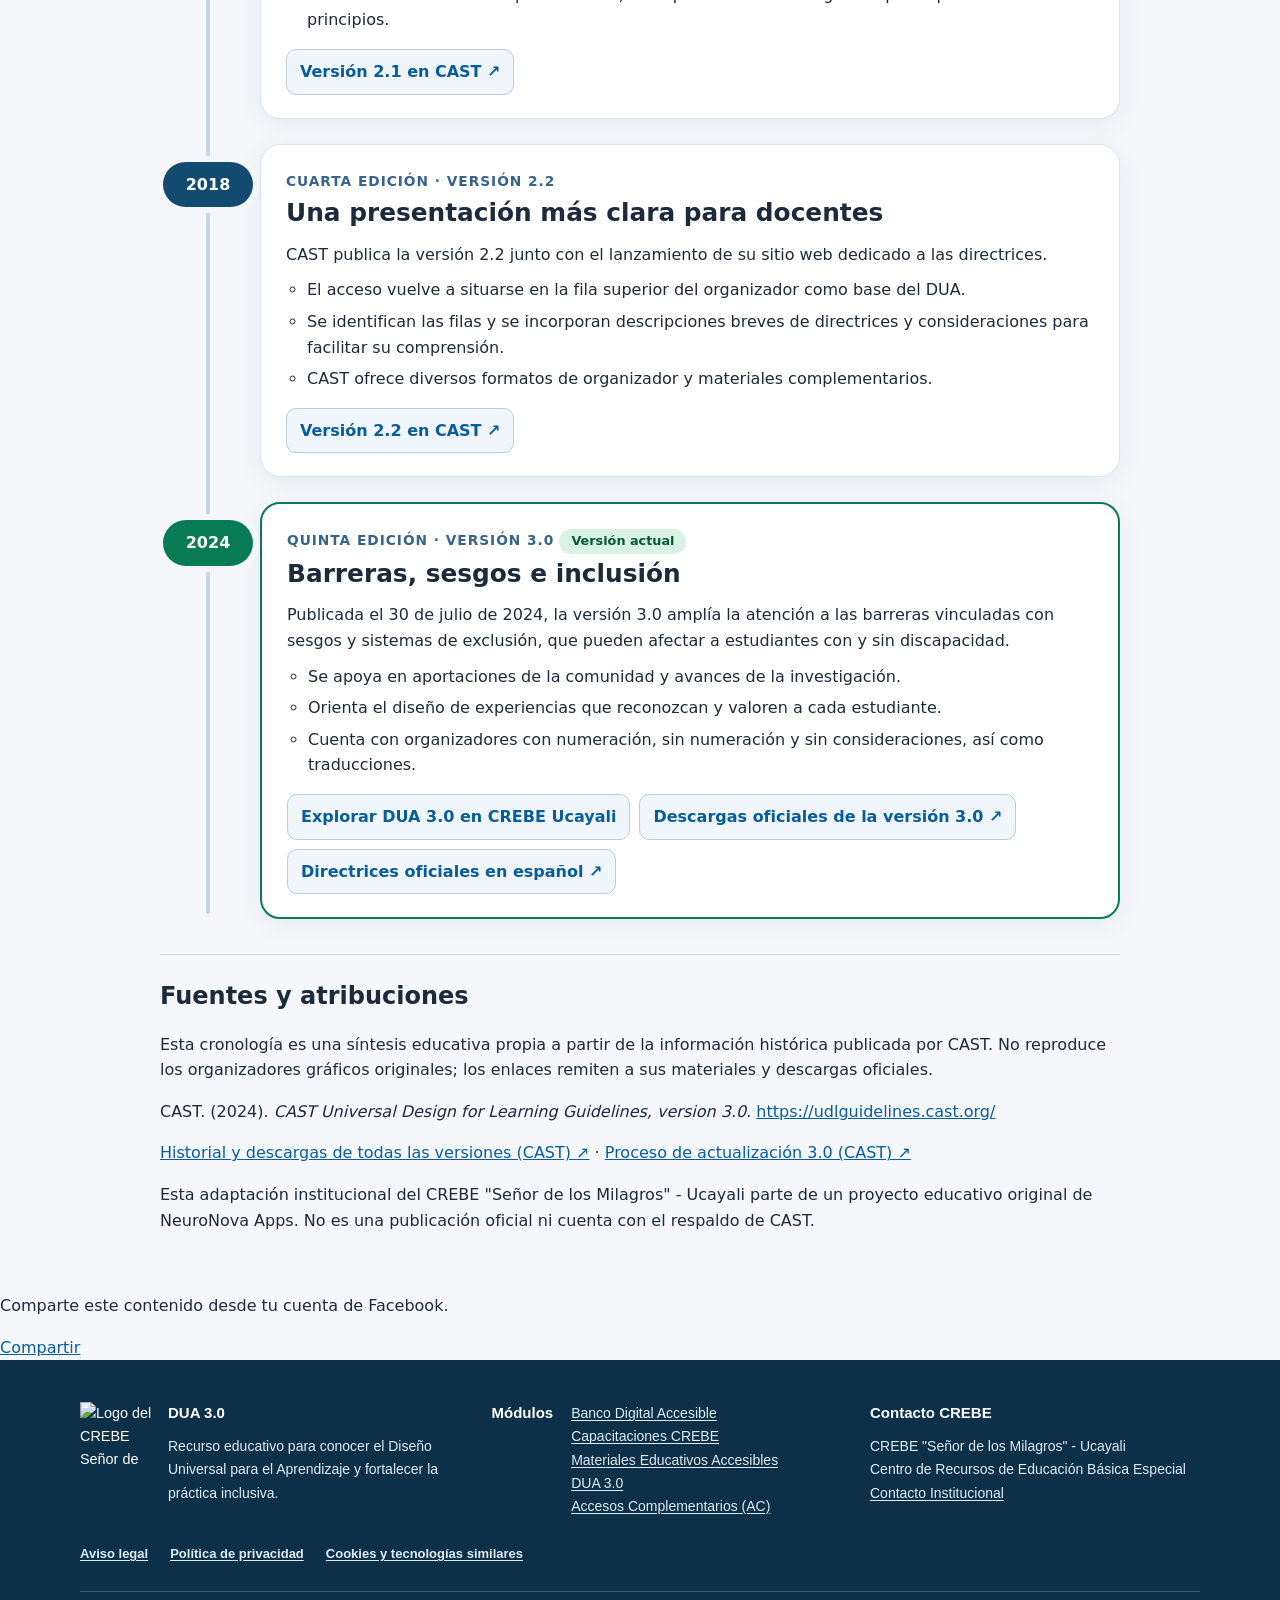
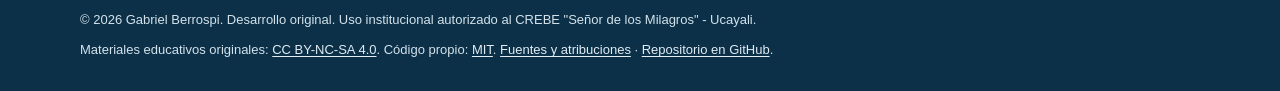
==== commit c656ad18: "style(dua): accesos a inicio y contacto con SVG accesibles" ====
--- a/evolucion.html
+++ b/evolucion.html
@@ -20,11 +20,12 @@
 <link rel="stylesheet" href="https://crebeucayali.github.io/accesos-complementarios/accesibilidad/accesibilidad.css?v=12">
 <link rel="stylesheet" href="https://crebeucayali.github.io/DUA-3.0/compartir-facebook.css?v=1">
 <link rel="icon" type="image/webp" href="https://crebeucayali.github.io/materiales-educativos-accesibles/logo-crebe.webp?v=20261105">
+<link rel="stylesheet" href="https://crebeucayali.github.io/accesos-complementarios/accesibilidad/botones-navegacion-eva.css?v=1">
 </head>
 <body>
 <a class="skip" href="#contenido">Saltar al contenido</a>
 <header>
-<div class="crebe-identity"><a class="crebe-identity-mark" href="https://crebeucayali.github.io/" aria-label="Ir al portal del CREBE Señor de los Milagros, Ucayali"><img class="crebe-identity-logo" src="https://crebeucayali.github.io/logo-crebe.webp" alt="Logo del CREBE Señor de los Milagros"><span class="crebe-identity-name"><strong>CREBE "Señor de los Milagros" - Ucayali</strong><small>Centro de Recursos de Educación Básica Especial</small></span></a><div class="crebe-identity-links"><a href="https://crebeucayali.github.io/">Inicio principal</a><a href="https://crebeucayali.github.io/accesos-complementarios/">Accesos complementarios</a></div></div><nav aria-label="Navegación principal"><a href="./index.html">← Explorador DUA 3.0</a><a href="./recursos.html">Centro de recursos DUA →</a><a href="#fuentes">Fuentes y atribuciones</a></nav>
+<div class="crebe-identity"><a class="crebe-identity-mark" href="https://crebeucayali.github.io/" aria-label="Ir al portal del CREBE Señor de los Milagros, Ucayali"><img class="crebe-identity-logo" src="https://crebeucayali.github.io/logo-crebe.webp" alt="Logo del CREBE Señor de los Milagros"><span class="crebe-identity-name"><strong>CREBE "Señor de los Milagros" - Ucayali</strong><small>Centro de Recursos de Educación Básica Especial</small></span></a><div class="crebe-identity-links"><a class="eva-acceso-destacado" href="https://crebeucayali.github.io/"><svg class="eva-acceso-icono" xmlns="http://www.w3.org/2000/svg" viewBox="0 0 24 24" fill="none" stroke="currentColor" stroke-width="2" stroke-linecap="round" stroke-linejoin="round" aria-hidden="true" focusable="false"><path d="m3 10 9-7 9 7"/><path d="M5 9v12h14V9"/><path d="M9 21v-7h6v7"/></svg><span>Inicio principal</span></a><a class="eva-acceso-destacado" href="https://crebeucayali.github.io/accesos-complementarios/paginas/contacto.html"><svg class="eva-acceso-icono" xmlns="http://www.w3.org/2000/svg" viewBox="0 0 24 24" fill="none" stroke="currentColor" stroke-width="2" stroke-linecap="round" stroke-linejoin="round" aria-hidden="true" focusable="false"><rect x="2" y="4" width="20" height="16" rx="2"/><path d="m2 6 10 7 10-7"/></svg><span>Contacto</span></a></div></div><nav aria-label="Navegación principal"><a href="./index.html">← Explorador DUA 3.0</a><a href="./recursos.html">Centro de recursos DUA →</a><a href="#fuentes">Fuentes y atribuciones</a></nav>
 <h1>Evolución de las Directrices DUA</h1>
 <p>Una línea de tiempo interactiva de las cinco ediciones publicadas por CAST, desde la versión 1.0 de 2008 hasta la versión 3.0 de 2024.</p>
 </header>
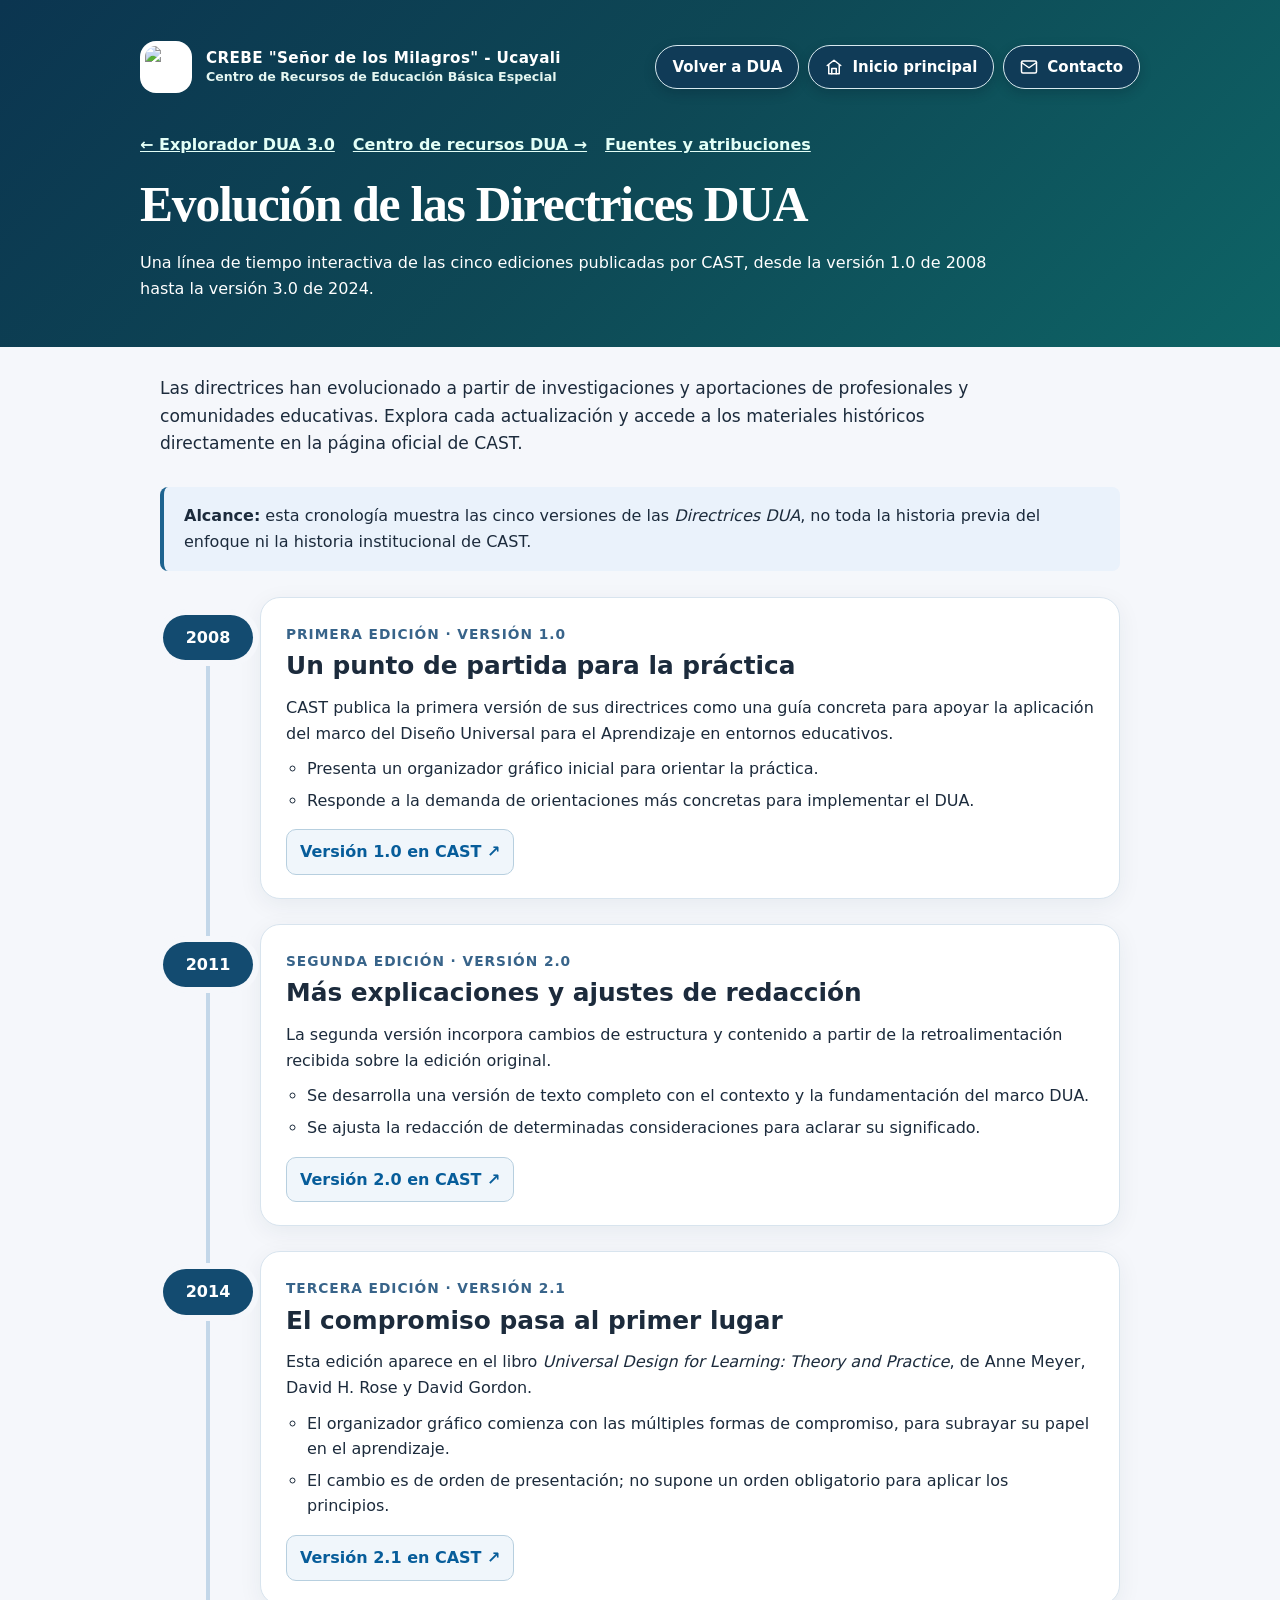
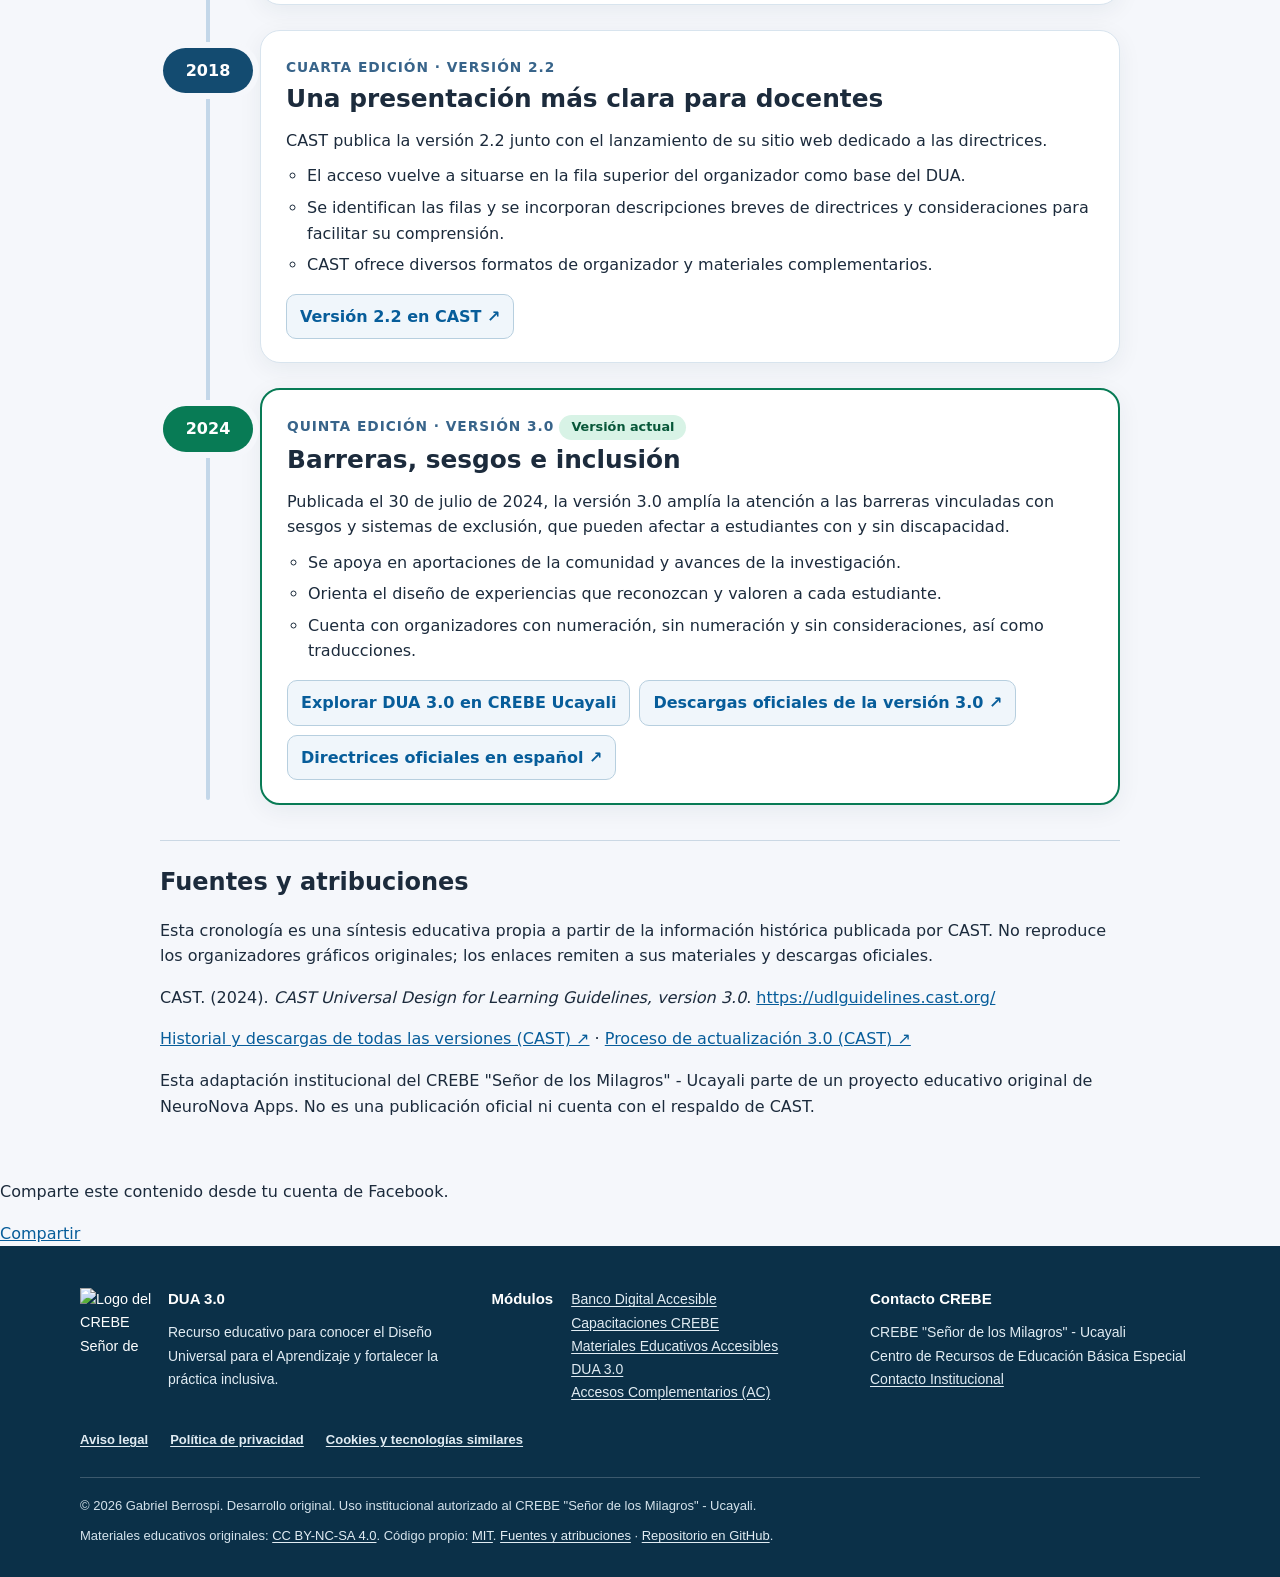
==== commit b884639b: "fix(dua): cargar botones locales y añadir regreso a DUA en evolucion.html" ====
--- a/evolucion.html
+++ b/evolucion.html
@@ -20,12 +20,12 @@
 <link rel="stylesheet" href="https://crebeucayali.github.io/accesos-complementarios/accesibilidad/accesibilidad.css?v=12">
 <link rel="stylesheet" href="https://crebeucayali.github.io/DUA-3.0/compartir-facebook.css?v=1">
 <link rel="icon" type="image/webp" href="https://crebeucayali.github.io/materiales-educativos-accesibles/logo-crebe.webp?v=20261105">
-<link rel="stylesheet" href="https://crebeucayali.github.io/accesos-complementarios/accesibilidad/botones-navegacion-eva.css?v=1">
+<link rel="stylesheet" href="botones-navegacion-eva.css?v=1">
 </head>
 <body>
 <a class="skip" href="#contenido">Saltar al contenido</a>
 <header>
-<div class="crebe-identity"><a class="crebe-identity-mark" href="https://crebeucayali.github.io/" aria-label="Ir al portal del CREBE Señor de los Milagros, Ucayali"><img class="crebe-identity-logo" src="https://crebeucayali.github.io/logo-crebe.webp" alt="Logo del CREBE Señor de los Milagros"><span class="crebe-identity-name"><strong>CREBE "Señor de los Milagros" - Ucayali</strong><small>Centro de Recursos de Educación Básica Especial</small></span></a><div class="crebe-identity-links"><a class="eva-acceso-destacado" href="https://crebeucayali.github.io/"><svg class="eva-acceso-icono" xmlns="http://www.w3.org/2000/svg" viewBox="0 0 24 24" fill="none" stroke="currentColor" stroke-width="2" stroke-linecap="round" stroke-linejoin="round" aria-hidden="true" focusable="false"><path d="m3 10 9-7 9 7"/><path d="M5 9v12h14V9"/><path d="M9 21v-7h6v7"/></svg><span>Inicio principal</span></a><a class="eva-acceso-destacado" href="https://crebeucayali.github.io/accesos-complementarios/paginas/contacto.html"><svg class="eva-acceso-icono" xmlns="http://www.w3.org/2000/svg" viewBox="0 0 24 24" fill="none" stroke="currentColor" stroke-width="2" stroke-linecap="round" stroke-linejoin="round" aria-hidden="true" focusable="false"><rect x="2" y="4" width="20" height="16" rx="2"/><path d="m2 6 10 7 10-7"/></svg><span>Contacto</span></a></div></div><nav aria-label="Navegación principal"><a href="./index.html">← Explorador DUA 3.0</a><a href="./recursos.html">Centro de recursos DUA →</a><a href="#fuentes">Fuentes y atribuciones</a></nav>
+<div class="crebe-identity"><a class="crebe-identity-mark" href="https://crebeucayali.github.io/" aria-label="Ir al portal del CREBE Señor de los Milagros, Ucayali"><img class="crebe-identity-logo" src="https://crebeucayali.github.io/logo-crebe.webp" alt="Logo del CREBE Señor de los Milagros"><span class="crebe-identity-name"><strong>CREBE "Señor de los Milagros" - Ucayali</strong><small>Centro de Recursos de Educación Básica Especial</small></span></a><div class="crebe-identity-links"><a class="eva-acceso-destacado" href="./index.html"><span>Volver a DUA</span></a><a class="eva-acceso-destacado" href="https://crebeucayali.github.io/"><svg class="eva-acceso-icono" xmlns="http://www.w3.org/2000/svg" viewBox="0 0 24 24" fill="none" stroke="currentColor" stroke-width="2" stroke-linecap="round" stroke-linejoin="round" aria-hidden="true" focusable="false"><path d="m3 10 9-7 9 7"/><path d="M5 9v12h14V9"/><path d="M9 21v-7h6v7"/></svg><span>Inicio principal</span></a><a class="eva-acceso-destacado" href="https://crebeucayali.github.io/accesos-complementarios/paginas/contacto.html"><svg class="eva-acceso-icono" xmlns="http://www.w3.org/2000/svg" viewBox="0 0 24 24" fill="none" stroke="currentColor" stroke-width="2" stroke-linecap="round" stroke-linejoin="round" aria-hidden="true" focusable="false"><rect x="2" y="4" width="20" height="16" rx="2"/><path d="m2 6 10 7 10-7"/></svg><span>Contacto</span></a></div></div><nav aria-label="Navegación principal"><a href="./index.html">← Explorador DUA 3.0</a><a href="./recursos.html">Centro de recursos DUA →</a><a href="#fuentes">Fuentes y atribuciones</a></nav>
 <h1>Evolución de las Directrices DUA</h1>
 <p>Una línea de tiempo interactiva de las cinco ediciones publicadas por CAST, desde la versión 1.0 de 2008 hasta la versión 3.0 de 2024.</p>
 </header>
--- a/botones-navegacion-eva.css
+++ b/botones-navegacion-eva.css
@@ -0,0 +1,75 @@
+/* Navegación EVA en DUA 3.0. Hoja local por CSP style-src 'self'.
+   Aplicación exclusiva a los accesos de la identidad institucional. */
+.crebe-identity .crebe-identity-links {
+  display:flex;
+  flex-wrap:wrap;
+  justify-content:flex-end;
+  align-items:center;
+  gap:9px;
+}
+.crebe-identity .crebe-identity-links > a.eva-acceso-destacado {
+  display:inline-flex;
+  flex-direction:row;
+  align-items:center;
+  justify-content:center;
+  gap:9px;
+  box-sizing:border-box;
+  min-width:0;
+  min-height:44px;
+  width:auto;
+  max-width:100%;
+  padding:10px 16px;
+  border:1px solid #d7e9ef;
+  border-radius:999px;
+  background:#103b57;
+  color:#fff !important;
+  font-size:.9375rem;
+  font-weight:700;
+  line-height:1.25;
+  text-decoration:none;
+  text-shadow:none;
+  box-shadow:0 4px 12px rgba(0,20,35,.22);
+  transition:background-color .18s ease,box-shadow .18s ease,transform .18s ease;
+}
+.crebe-identity .crebe-identity-links > a.eva-acceso-destacado:hover {
+  background:#19577a;
+  border-color:#fff;
+  color:#fff !important;
+  transform:translateY(-1px);
+  box-shadow:0 6px 15px rgba(0,20,35,.3);
+}
+.crebe-identity .crebe-identity-links > a.eva-acceso-destacado:focus-visible {
+  outline:3px solid #ffd166;
+  outline-offset:3px;
+}
+.crebe-identity .crebe-identity-links > a.eva-acceso-destacado > .eva-acceso-icono {
+  display:block;
+  box-sizing:border-box;
+  width:18px !important;
+  height:18px !important;
+  min-width:18px;
+  min-height:18px;
+  max-width:18px;
+  max-height:18px;
+  flex:0 0 18px;
+  margin:0;
+  padding:0;
+  background:none;
+  fill:none;
+  stroke:currentColor;
+  vertical-align:middle;
+}
+.crebe-identity .crebe-identity-links > a.eva-acceso-destacado > span {
+  display:inline;
+  font:inherit;
+  color:inherit;
+  line-height:inherit;
+}
+@media(max-width:720px){
+  .crebe-identity .crebe-identity-links {justify-content:flex-start;}
+  .crebe-identity .crebe-identity-links > a.eva-acceso-destacado {padding:10px 13px;font-size:.875rem;}
+}
+@media(prefers-reduced-motion:reduce){
+  .crebe-identity .crebe-identity-links > a.eva-acceso-destacado {transition:none;}
+  .crebe-identity .crebe-identity-links > a.eva-acceso-destacado:hover {transform:none;}
+}
